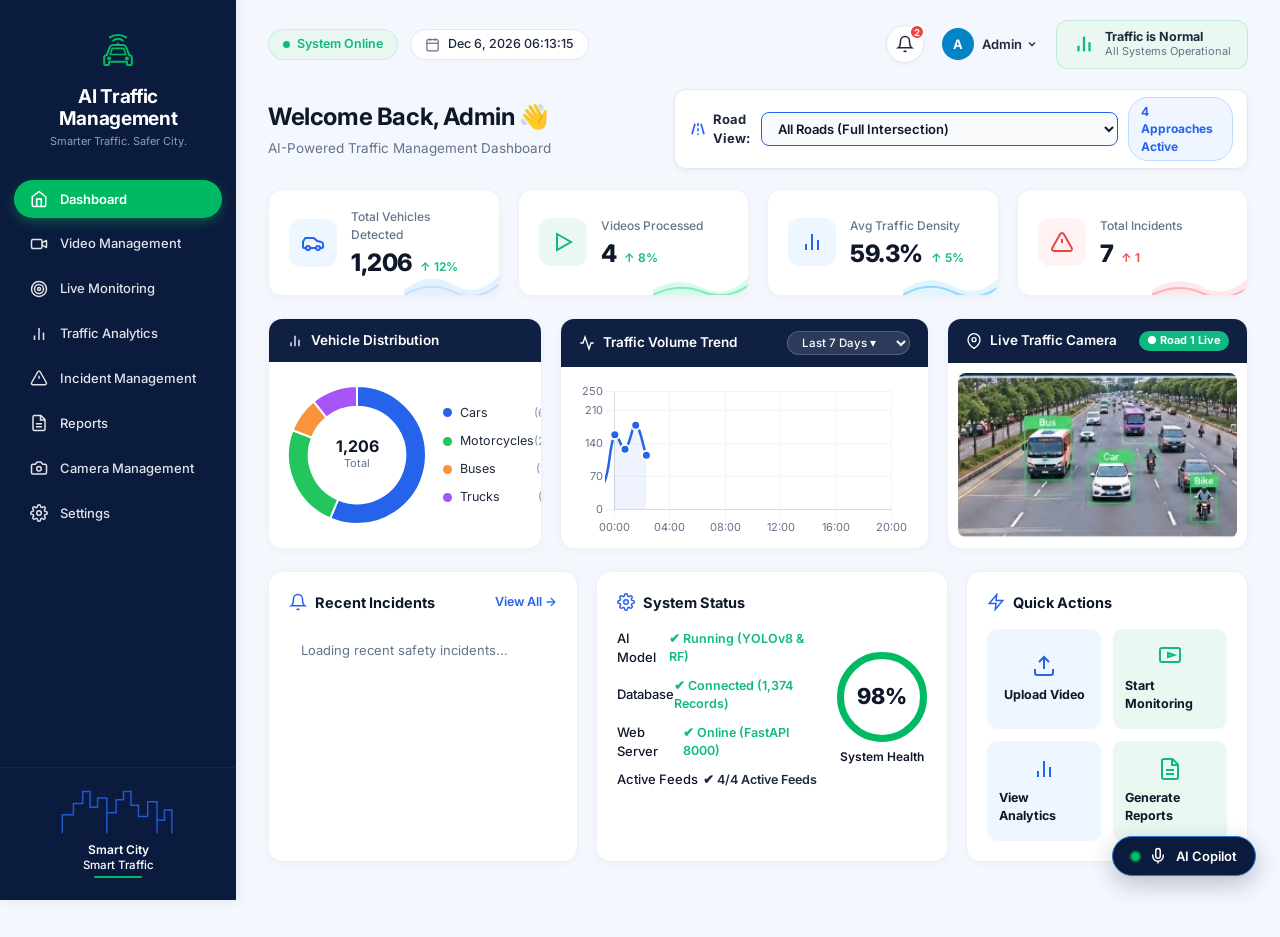
==== frontend/index.html @ a2776ebe "added" ====
<!DOCTYPE html>
<html lang="en">
<head>
  <meta charset="UTF-8">
  <meta name="viewport" content="width=device-width, initial-scale=1.0">
  <title>AI Traffic Management Dashboard</title>
    <link rel="stylesheet" href="./css/style.css?v=2.2">
  <link rel="stylesheet" href="/frontend/css/style.css?v=2.2">
  <link rel="stylesheet" href="/css/style.css?v=2.2">
  <style>
    /* Inline fail-safe icon dimensions */
    svg { max-width: 100%; box-sizing: border-box; }
    .sidebar-car-icon svg { width: 52px !important; height: 52px !important; }
    .sidebar-skyline-svg { width: 130px !important; height: 48px !important; }
    .nav-link svg { width: 18px !important; height: 18px !important; min-width: 18px; }
    .datetime-pill svg { width: 15px !important; height: 15px !important; min-width: 15px; }
    .header-bell-btn svg { width: 18px !important; height: 18px !important; }
    .traffic-status-box svg { width: 22px !important; height: 22px !important; }
  </style>
  <script src="/frontend/assets/chart.umd.min.js"></script>
</head>
<body>
  <div class="app-layout">
    <!-- SIDEBAR (Dark Navy, Green Active Pill, Skyline Illustration) -->
    <aside class="app-sidebar">
      <div class="sidebar-header">
        <div class="sidebar-car-icon">
          <!-- Stylized Green Car with Signal Waves -->
          <svg width="52" height="52" viewBox="0 0 64 64" fill="none" xmlns="http://www.w3.org/2000/svg">
            <!-- Signal arches -->
            <path d="M22 14C27 10 37 10 42 14" stroke="#00BA63" stroke-width="2.5" stroke-linecap="round"/>
            <path d="M26 18C29 15 35 15 38 18" stroke="#00BA63" stroke-width="2.5" stroke-linecap="round"/>
            <circle cx="32" cy="22" r="1.5" fill="#00BA63"/>
            <!-- Car body -->
            <path d="M18 36L22 26C22.6 24.5 24.1 23.5 25.8 23.5H38.2C39.9 23.5 41.4 24.5 42 26L46 36C47.7 36 49 37.3 49 39V46C49 47.1 48.1 48 47 48H45C43.9 48 43 47.1 43 46V44H21V46C21 47.1 20.1 48 19 48H17C15.9 48 15 47.1 15 46V39C15 37.3 16.3 36 18 36Z" stroke="#00BA63" stroke-width="2.5" stroke-linejoin="round"/>
            <!-- Windshield -->
            <path d="M22.5 35L25 27.5H39L41.5 35H22.5Z" stroke="#00BA63" stroke-width="2" stroke-linejoin="round"/>
            <!-- Headlights -->
            <circle cx="21" cy="40" r="2.5" fill="#00BA63"/>
            <circle cx="43" cy="40" r="2.5" fill="#00BA63"/>
          </svg>
        </div>
        <div class="sidebar-brand-title">AI Traffic</div>
        <div class="sidebar-brand-title">Management</div>
        <div class="sidebar-brand-subtitle">Smarter Traffic. Safer City.</div>
      </div>

      <!-- Navigation Items (Exact 8 items in Screenshot Order) -->
      <nav class="sidebar-nav">
        <!-- 1. Dashboard (Active Green Pill) -->
        <a href="/frontend/index.html" class="nav-link active">
          <svg width="18" height="18" viewBox="0 0 24 24" fill="none" stroke="currentColor"><path d="m3 9 9-7 9 7v11a2 2 0 0 1-2 2H5a2 2 0 0 1-2-2z"/><polyline points="9 22 9 12 15 12 15 22"/></svg>
          Dashboard
        </a>
        <!-- 2. Video Management -->
        <a href="/frontend/pages/video-management.html" class="nav-link">
          <svg width="18" height="18" viewBox="0 0 24 24" fill="none" stroke="currentColor"><path d="m16 13 5.223 3.482a.5.5 0 0 0 .777-.416V7.87a.5.5 0 0 0-.752-.432L16 10.5"/><rect x="2" y="6" width="14" height="12" rx="2"/></svg>
          Video Management
        </a>
        <!-- 3. Live Monitoring -->
        <a href="/frontend/pages/live-monitoring.html" class="nav-link">
          <svg width="18" height="18" viewBox="0 0 24 24" fill="none" stroke="currentColor"><circle cx="12" cy="12" r="10"/><circle cx="12" cy="12" r="6"/><circle cx="12" cy="12" r="2"/></svg>
          Live Monitoring
        </a>
        <!-- 4. Traffic Analytics -->
        <a href="/frontend/pages/traffic-analytics.html" class="nav-link">
          <svg width="18" height="18" viewBox="0 0 24 24" fill="none" stroke="currentColor"><path d="M18 20V10"/><path d="M12 20V4"/><path d="M6 20v-6"/></svg>
          Traffic Analytics
        </a>
        <!-- 5. Incident Management -->
        <a href="/frontend/pages/incident-management.html" class="nav-link">
          <svg width="18" height="18" viewBox="0 0 24 24" fill="none" stroke="currentColor"><path d="m21.73 18-8-14a2 2 0 0 0-3.48 0l-8 14A2 2 0 0 0 4 21h16a2 2 0 0 0 1.73-3Z"/><line x1="12" x2="12" y1="9" y2="13"/><line x1="12" x2="12.01" y1="17" y2="17"/></svg>
          Incident Management
        </a>
        <!-- 6. Reports -->
        <a href="/frontend/pages/reports.html" class="nav-link">
          <svg width="18" height="18" viewBox="0 0 24 24" fill="none" stroke="currentColor"><path d="M14.5 2H6a2 2 0 0 0-2 2v16a2 2 0 0 0 2 2h12a2 2 0 0 0 2-2V7.5L14.5 2z"/><polyline points="14 2 14 8 20 8"/><line x1="16" x2="8" y1="13" y2="13"/><line x1="16" x2="8" y1="17" y2="17"/></svg>
          Reports
        </a>
        <!-- 7. Camera Management -->
        <a href="/frontend/pages/camera-management.html" class="nav-link">
          <svg width="18" height="18" viewBox="0 0 24 24" fill="none" stroke="currentColor"><path d="M14.5 4h-5L7 7H4a2 2 0 0 0-2 2v9a2 2 0 0 0 2 2h16a2 2 0 0 0 2-2V9a2 2 0 0 0-2-2h-3l-2.5-3z"/><circle cx="12" cy="13" r="3"/></svg>
          Camera Management
        </a>
        <!-- 8. Settings -->
        <a href="/frontend/pages/settings.html" class="nav-link">
          <svg width="18" height="18" viewBox="0 0 24 24" fill="none" stroke="currentColor"><circle cx="12" cy="12" r="3"/><path d="M19.4 15a1.65 1.65 0 0 0 .33 1.82l.06.06a2 2 0 0 1 0 2.83 2 2 0 0 1-2.83 0l-.06-.06a1.65 1.65 0 0 0-1.82-.33 1.65 1.65 0 0 0-1 1.51V21a2 2 0 0 1-2 2 2 2 0 0 1-2-2v-.09A1.65 1.65 0 0 0 9 19.4a1.65 1.65 0 0 0-1.82.33l-.06.06a2 2 0 0 1-2.83 0 2 2 0 0 1 0-2.83l.06-.06a1.65 1.65 0 0 0 .33-1.82 1.65 1.65 0 0 0-1.51-1H3a2 2 0 0 1-2-2 2 2 0 0 1 2-2h.09A1.65 1.65 0 0 0 4.6 9a1.65 1.65 0 0 0-.33-1.82l-.06-.06a2 2 0 0 1 0-2.83 2 2 0 0 1 2.83 0l.06.06a1.65 1.65 0 0 0 1.82.33H9a1.65 1.65 0 0 0 1-1.51V3a2 2 0 0 1 2-2 2 2 0 0 1 2 2v.09a1.65 1.65 0 0 0 1 1.51 1.65 1.65 0 0 0 1.82-.33l.06-.06a2 2 0 0 1 2.83 0 2 2 0 0 1 0 2.83l-.06.06a1.65 1.65 0 0 0-.33 1.82V9a1.65 1.65 0 0 0 1.51 1H21a2 2 0 0 1 2 2 2 2 0 0 1-2 2h-.09a1.65 1.65 0 0 0-1.51 1z"/></svg>
          Settings
        </a>
      </nav>

      <!-- Bottom Skyline Illustration & Smart City -->
      <div class="sidebar-footer">
        <svg class="sidebar-skyline-svg" width="130" height="48" viewBox="0 0 140 50">
          <path d="M10 50 V30 H22 V18 H32 V5 H40 V22 H48 V12 H58 V50 M58 50 V28 H68 V14 H76 V5 H84 V20 H92 V32 H102 V16 H112 V50 M112 50 V36 H120 V25 H128 V50" stroke="#2563EB" stroke-width="1.6" fill="none"/>
        </svg>
        <div class="sidebar-city-text">Smart City</div>
        <div class="sidebar-city-subtext">Smart Traffic</div>
      </div>
    </aside>

    <!-- MAIN APP AREA -->
    <div class="app-main">
      <!-- TOP NAVIGATION BAR -->
      <header class="top-header">
        <div class="header-left">
          <button id="sidebar-toggle" class="mobile-toggle" aria-label="Toggle Navigation">
            <svg width="22" height="22" viewBox="0 0 24 24" fill="none" stroke="currentColor" stroke-width="2"><line x1="4" x2="20" y1="12" y2="12"/><line x1="4" x2="20" y1="6" y2="6"/><line x1="4" x2="20" y1="18" y2="18"/></svg>
          </button>
          
          <!-- System Online Pill -->
          <div class="system-online-pill">
            <span class="status-dot-green"></span>
            System Online
          </div>

          <!-- Calendar & Clock Pill -->
          <div class="datetime-pill">
            <svg width="15" height="15" viewBox="0 0 24 24" fill="none" stroke="currentColor" stroke-width="2"><rect x="3" y="4" width="18" height="18" rx="2" ry="2"/><line x1="16" y1="2" x2="16" y2="6"/><line x1="8" y1="2" x2="8" y2="6"/><line x1="3" y1="10" x2="21" y2="10"/></svg>
            <span id="header-datetime-text">Apr 14, 2025  15:30:45</span>
          </div>
        </div>

        <div class="header-right">
          <!-- Notification Bell -->
          <button class="header-bell-btn" aria-label="Notifications" onclick="showToast('2 active traffic safety alerts recorded.');">
            <svg width="18" height="18" viewBox="0 0 24 24" fill="none" stroke="currentColor" stroke-width="2"><path d="M18 8A6 6 0 0 0 6 8c0 7-3 9-3 9h18s-3-2-3-9"/><path d="M13.73 21a2 2 0 0 1-3.46 0"/></svg>
            <span class="bell-badge-count">2</span>
          </button>

          <!-- Admin Profile Pill -->
          <div class="header-admin-pill" onclick="window.location.href='/frontend/pages/settings.html';">
            <div class="admin-avatar-circle">A</div>
            <div class="admin-name-text">
              Admin
              <svg width="12" height="12" viewBox="0 0 24 24" fill="none" stroke="currentColor" stroke-width="2.5"><polyline points="6 9 12 15 18 9"/></svg>
            </div>
          </div>

          <!-- Traffic Status Box (Top Right Green Box) -->
          <div class="traffic-status-box">
            <svg width="22" height="22" viewBox="0 0 24 24" fill="none" stroke="currentColor" stroke-width="2.5"><path d="M18 20V10"/><path d="M12 20V4"/><path d="M6 20v-6"/></svg>
            <div class="traffic-status-text">
              <span class="traffic-status-title">Traffic is Normal</span>
              <span class="traffic-status-subtitle">All Systems Operational</span>
            </div>
          </div>
        </div>
      </header>

      <!-- PAGE CONTENT -->
      <main class="page-container" style="padding-bottom: 75px;">
        <!-- WELCOME HEADER WITH ROAD-WISE FILTER BAR -->
        <div class="welcome-header" style="display: flex; align-items: center; justify-content: space-between; flex-wrap: wrap; gap: 16px;">
          <div>
            <h1 class="welcome-title">Welcome Back, Admin 👋</h1>
            <p class="welcome-subtitle">AI-Powered Traffic Management Dashboard</p>
          </div>

          <!-- Road-Oriented Approach Selector -->
          <div class="road-selector-card" style="display: flex; align-items: center; gap: 10px; background: #FFFFFF; padding: 7px 14px; border-radius: 12px; border: 1.5px solid #E2E8F0; box-shadow: 0 2px 6px rgba(15, 23, 42, 0.05);">
            <div style="display: flex; align-items: center; gap: 6px; font-size: 13px; font-weight: 700; color: #1E293B;">
              <svg width="18" height="18" viewBox="0 0 24 24" fill="none" stroke="#2563EB" stroke-width="2.2"><path d="M4 19L8 5"/><path d="M16 5l4 14"/><path d="M12 4v4"/><path d="M12 11v4"/><path d="M12 18v2"/></svg>
              <span>Road View:</span>
            </div>
            <select id="dashboard-road-filter" class="form-select" style="min-width: 250px; font-weight: 600; font-size: 13px; color: #0F172A; border: 1.5px solid #2563EB; background: #F8FAFC; border-radius: 8px; padding: 7px 12px; cursor: pointer; outline: none;">
              <option value="all" selected>All Roads (Full Intersection)</option>
              <option value="1">Road 1: North Approach (Nort NH4)</option>
              <option value="2">Road 2: South Approach (South NH4)</option>
              <option value="3">Road 3: East Approach (East NH4)</option>
              <option value="4">Road 4: West Approach (Wast NH4)</option>
            </select>
            <span id="selected-road-badge" style="font-size: 12px; font-weight: 700; background: #EFF6FF; color: #2563EB; padding: 5px 12px; border-radius: 20px; border: 1px solid #BFDBFE;">4 Approaches Active</span>
          </div>
        </div>

        <!-- ROW 2: FOUR KPI CARDS (With subtle wave in the corner) -->
        <div class="kpi-row">
          <!-- Card 1: Total Vehicles Detected -->
          <div class="kpi-box">
            <div class="kpi-left">
              <div class="kpi-icon-square blue">
                <svg viewBox="0 0 24 24" fill="none" stroke="currentColor" stroke-width="2"><path d="M19 17h2c.6 0 1-.4 1-1v-3c0-.9-.7-1.7-1.5-1.9C18.7 10.6 16 10 16 10s-1.3-1.4-2.2-2.3c-.5-.4-1.1-.7-1.8-.7H5c-.6 0-1.1.4-1.4.9l-1.5 2.8C2.1 10.7 2 11 2 11.4V16c0 .6.4 1 1 1h2"/><circle cx="7" cy="17" r="2"/><path d="M9 17h6"/><circle cx="17" cy="17" r="2"/></svg>
              </div>
              <div class="kpi-details">
                <span class="kpi-label">Total Vehicles Detected</span>
                <div class="kpi-value-row">
                  <span id="kpi-val-vehicles" class="kpi-value">12,458</span>
                  <span class="kpi-trend green">↑ 12%</span>
                </div>
              </div>
            </div>
            <!-- Decorative Blue Wave -->
            <svg class="kpi-corner-wave" width="100" height="50" viewBox="0 0 100 50" fill="none">
              <path d="M0 40 Q25 20, 50 35 T100 20 L100 50 L0 50 Z" fill="#E0EFFF"/>
              <path d="M0 45 Q25 30, 50 42 T100 30" stroke="#BFDBFE" stroke-width="2"/>
            </svg>
          </div>

          <!-- Card 2: Videos Processed -->
          <div class="kpi-box">
            <div class="kpi-left">
              <div class="kpi-icon-square green">
                <svg viewBox="0 0 24 24" fill="none" stroke="currentColor" stroke-width="2"><polygon points="6 4 20 12 6 20 6 4"/></svg>
              </div>
              <div class="kpi-details">
                <span class="kpi-label">Videos Processed</span>
                <div class="kpi-value-row">
                  <span id="kpi-val-videos" class="kpi-value">48</span>
                  <span class="kpi-trend green">↑ 8%</span>
                </div>
              </div>
            </div>
            <!-- Decorative Green Wave -->
            <svg class="kpi-corner-wave" width="100" height="50" viewBox="0 0 100 50" fill="none">
              <path d="M0 40 Q25 25, 50 38 T100 22 L100 50 L0 50 Z" fill="#D1FAE5"/>
              <path d="M0 45 Q25 32, 50 42 T100 32" stroke="#6EE7B7" stroke-width="2"/>
            </svg>
          </div>

          <!-- Card 3: Avg Traffic Density -->
          <div class="kpi-box">
            <div class="kpi-left">
              <div class="kpi-icon-square blue">
                <svg viewBox="0 0 24 24" fill="none" stroke="currentColor" stroke-width="2"><path d="M18 20V10"/><path d="M12 20V4"/><path d="M6 20v-6"/></svg>
              </div>
              <div class="kpi-details">
                <span class="kpi-label">Avg Traffic Density</span>
                <div class="kpi-value-row">
                  <span id="kpi-val-density" class="kpi-value">67%</span>
                  <span class="kpi-trend green">↑ 5%</span>
                </div>
              </div>
            </div>
            <!-- Decorative Blue Wave -->
            <svg class="kpi-corner-wave" width="100" height="50" viewBox="0 0 100 50" fill="none">
              <path d="M0 40 Q25 22, 50 36 T100 24 L100 50 L0 50 Z" fill="#E0F2FE"/>
              <path d="M0 45 Q25 30, 50 42 T100 34" stroke="#7DD3FC" stroke-width="2"/>
            </svg>
          </div>

          <!-- Card 4: Total Incidents -->
          <div class="kpi-box">
            <div class="kpi-left">
              <div class="kpi-icon-square red">
                <svg viewBox="0 0 24 24" fill="none" stroke="currentColor" stroke-width="2"><path d="m21.73 18-8-14a2 2 0 0 0-3.48 0l-8 14A2 2 0 0 0 4 21h16a2 2 0 0 0 1.73-3Z"/><line x1="12" x2="12" y1="9" y2="13"/><line x1="12" x2="12.01" y1="17" y2="17"/></svg>
              </div>
              <div class="kpi-details">
                <span class="kpi-label">Total Incidents</span>
                <div class="kpi-value-row">
                  <span id="kpi-val-incidents" class="kpi-value">7</span>
                  <span class="kpi-trend red">↑ 1</span>
                </div>
              </div>
            </div>
            <!-- Decorative Red Wave -->
            <svg class="kpi-corner-wave" width="100" height="50" viewBox="0 0 100 50" fill="none">
              <path d="M0 40 Q25 24, 50 37 T100 25 L100 50 L0 50 Z" fill="#FFE4E6"/>
              <path d="M0 45 Q25 32, 50 43 T100 35" stroke="#FDA4AF" stroke-width="2"/>
            </svg>
          </div>
        </div>

        <!-- ROW 3: THREE PANELS (Navy Headers) -->
        <div class="row-three-grid">
          <!-- Panel 1: Vehicle Distribution -->
          <div class="navy-card">
            <div class="navy-card-header">
              <div class="navy-header-title">
                <svg viewBox="0 0 24 24" fill="none" stroke="currentColor" stroke-width="2"><path d="M18 20V10"/><path d="M12 20V4"/><path d="M6 20v-6"/></svg>
                Vehicle Distribution
              </div>
            </div>
            <div class="navy-card-body">
              <div class="distribution-container">
                <!-- Donut Chart with Center Text -->
                <div class="donut-wrapper">
                  <canvas id="categoryDistributionChart"></canvas>
                  <div class="donut-center-text">
                    <div id="donut-center-total" class="donut-center-number">1,374</div>
                    <div class="donut-center-label">Total</div>
                  </div>
                </div>

                <!-- Legend List with colored dots and exact percentages -->
                <div class="distribution-legend">
                  <div class="dist-legend-row">
                    <div class="dist-legend-label">
                      <span class="dist-dot blue"></span>
                      <span>Cars</span>
                    </div>
                    <div style="display:flex; align-items:center; gap:6px;">
                      <span id="dist-cnt-cars" style="font-size:11.5px; color:#94A3B8; font-weight:500;">(428)</span>
                      <span id="dist-pct-cars" class="dist-pct">55.1%</span>
                    </div>
                  </div>
                  <div class="dist-legend-row">
                    <div class="dist-legend-label">
                      <span class="dist-dot green"></span>
                      <span>Motorcycles</span>
                    </div>
                    <div style="display:flex; align-items:center; gap:6px;">
                      <span id="dist-cnt-motos" style="font-size:11.5px; color:#94A3B8; font-weight:500;">(156)</span>
                      <span id="dist-pct-motos" class="dist-pct">20.1%</span>
                    </div>
                  </div>
                  <div class="dist-legend-row">
                    <div class="dist-legend-label">
                      <span class="dist-dot orange"></span>
                      <span>Buses</span>
                    </div>
                    <div style="display:flex; align-items:center; gap:6px;">
                      <span id="dist-cnt-buses" style="font-size:11.5px; color:#94A3B8; font-weight:500;">(85)</span>
                      <span id="dist-pct-buses" class="dist-pct">10.9%</span>
                    </div>
                  </div>
                  <div class="dist-legend-row">
                    <div class="dist-legend-label">
                      <span class="dist-dot purple"></span>
                      <span>Trucks</span>
                    </div>
                    <div style="display:flex; align-items:center; gap:6px;">
                      <span id="dist-cnt-trucks" style="font-size:11.5px; color:#94A3B8; font-weight:500;">(108)</span>
                      <span id="dist-pct-trucks" class="dist-pct">13.9%</span>
                    </div>
                  </div>
                </div>
              </div>
            </div>
          </div>

          <!-- Panel 2: Traffic Volume Trend -->
          <div class="navy-card">
            <div class="navy-card-header">
              <div class="navy-header-title">
                <svg viewBox="0 0 24 24" fill="none" stroke="currentColor" stroke-width="2"><polyline points="22 12 18 12 15 21 9 3 6 12 2 12"/></svg>
                Traffic Volume Trend
              </div>
              <select id="volume-range-select" class="volume-filter-pill">
                <option value="7">Last 7 Days ▾</option>
                <option value="30">Last 30 Days ▾</option>
              </select>
            </div>
            <div class="navy-card-body" style="padding: 14px 18px 10px 18px;">
              <div style="height: 155px; width: 100%;">
                <canvas id="trafficVolumeTrendChart"></canvas>
              </div>
            </div>
          </div>

          <!-- Panel 3: Live Traffic Camera -->
          <div class="navy-card">
            <div class="navy-card-header">
              <div class="navy-header-title">
                <svg viewBox="0 0 24 24" fill="none" stroke="currentColor" stroke-width="2"><path d="M21 10c0 7-9 13-9 13s-9-6-9-13a9 9 0 0 1 18 0z"/><circle cx="12" cy="10" r="3"/></svg>
                <span id="dashboard-live-cam-title">Live Traffic Camera</span>
              </div>
              <span id="dashboard-live-cam-badge" class="camera-live-pill">● Road 1 Live</span>
            </div>
            <div class="navy-card-body" style="padding: 10px;">
              <div class="camera-preview-img-box">
                <!-- Authentic Live Traffic View with YOLO Bounding Boxes from Master Ref -->
                <img id="dashboard-live-cam" src="/api/cameras/1/stream" class="camera-preview-img" alt="Live Camera Traffic AI Detections" onerror="this.onerror=null; this.src='/frontend/assets/live_camera_feed.jpg';">
              </div>
            </div>
          </div>
        </div>

        <!-- ROW 4: THREE PANELS (Recent Incidents, System Status, Quick Actions) -->
        <div class="row-four-grid">
          <!-- Panel 1: Recent Incidents -->
          <div class="white-panel-card">
            <div class="panel-header-row">
              <div class="panel-title">
                <svg viewBox="0 0 24 24" fill="none" stroke="currentColor" stroke-width="2"><path d="M18 8A6 6 0 0 0 6 8c0 7-3 9-3 9h18s-3-2-3-9"/><path d="M13.73 21a2 2 0 0 1-3.46 0"/></svg>
                Recent Incidents
              </div>
              <a href="/frontend/pages/incident-management.html" style="font-size: 12.5px; font-weight: 600; color: #2563EB;">View All →</a>
            </div>
            <div id="dashboard-incidents-list" class="incident-list">
              <!-- Dynamically populated from /api/dashboard/charts -->
              <div class="incident-row" style="padding: 12px; color: #64748B; font-size: 13px; text-align: center;">
                Loading recent safety incidents...
              </div>
            </div>
          </div>

          <!-- Panel 2: System Status -->
          <div class="white-panel-card">
            <div class="panel-header-row">
              <div class="panel-title">
                <svg viewBox="0 0 24 24" fill="none" stroke="currentColor" stroke-width="2"><circle cx="12" cy="12" r="3"/><path d="M19.4 15a1.65 1.65 0 0 0 .33 1.82l.06.06a2 2 0 0 1 0 2.83 2 2 0 0 1-2.83 0l-.06-.06a1.65 1.65 0 0 0-1.82-.33 1.65 1.65 0 0 0-1 1.51V21a2 2 0 0 1-2 2 2 2 0 0 1-2-2v-.09A1.65 1.65 0 0 0 9 19.4a1.65 1.65 0 0 0-1.82.33l-.06.06a2 2 0 0 1-2.83 0 2 2 0 0 1 0-2.83l.06-.06a1.65 1.65 0 0 0 .33-1.82 1.65 1.65 0 0 0-1.51-1H3a2 2 0 0 1-2-2 2 2 0 0 1 2-2h.09A1.65 1.65 0 0 0 4.6 9a1.65 1.65 0 0 0-.33-1.82l-.06-.06a2 2 0 0 1 0-2.83 2 2 0 0 1 2.83 0l.06.06a1.65 1.65 0 0 0 1.82.33H9a1.65 1.65 0 0 0 1-1.51V3a2 2 0 0 1 2-2 2 2 0 0 1 2 2v.09a1.65 1.65 0 0 0 1 1.51 1.65 1.65 0 0 0 1.82-.33l.06-.06a2 2 0 0 1 2.83 0 2 2 0 0 1 0 2.83l-.06.06a1.65 1.65 0 0 0-.33 1.82V9a1.65 1.65 0 0 0 1.51 1H21a2 2 0 0 1 2 2 2 2 0 0 1-2 2h-.09a1.65 1.65 0 0 0-1.51 1z"/></svg>
                System Status
              </div>
            </div>
            <div class="status-two-col">
              <div class="status-checks-list">
                <div class="status-check-row">
                  <span class="status-check-label">AI Model</span>
                  <span id="status-ai-model" class="status-check-badge green">✔ Running (YOLOv8 & RF)</span>
                </div>
                <div class="status-check-row">
                  <span class="status-check-label">Database</span>
                  <span id="status-database" class="status-check-badge green">✔ Connected (1,374 Records)</span>
                </div>
                <div class="status-check-row">
                  <span class="status-check-label">Web Server</span>
                  <span id="status-web-server" class="status-check-badge green">✔ Online (FastAPI 8000)</span>
                </div>
                <div class="status-check-row">
                  <span class="status-check-label">Active Feeds</span>
                  <span id="status-queue" class="status-check-badge navy">✔ 4/4 Active Feeds</span>
                </div>
              </div>
              <!-- 98% Gauge -->
              <div class="health-gauge-box">
                <div id="system-health-gauge" class="gauge-circle">98%</div>
                <span class="health-gauge-label">System Health</span>
              </div>
            </div>
          </div>

          <!-- Panel 3: Quick Actions -->
          <div class="white-panel-card">
            <div class="panel-header-row">
              <div class="panel-title">
                <svg viewBox="0 0 24 24" fill="none" stroke="currentColor" stroke-width="2"><polygon points="13 2 3 14 12 14 11 22 21 10 12 10 13 2"/></svg>
                Quick Actions
              </div>
            </div>
            <div class="quick-actions-2x2">
              <!-- Action 1: Upload Video -->
              <a href="/frontend/pages/video-management.html" class="action-tile blue">
                <svg viewBox="0 0 24 24" fill="none" stroke="currentColor" stroke-width="2"><path d="M21 15v4a2 2 0 0 1-2 2H5a2 2 0 0 1-2-2v-4"/><polyline points="17 8 12 3 7 8"/><line x1="12" x2="12" y1="3" y2="15"/></svg>
                <span class="action-tile-text">Upload Video</span>
              </a>
              <!-- Action 2: Start Monitoring -->
              <a href="/frontend/pages/live-monitoring.html" class="action-tile green">
                <svg viewBox="0 0 24 24" fill="none" stroke="currentColor" stroke-width="2"><rect x="2" y="3" width="20" height="14" rx="2"/><polygon points="10 8 16 10 10 12 10 8"/></svg>
                <span class="action-tile-text">Start Monitoring</span>
              </a>
              <!-- Action 3: View Analytics -->
              <a href="/frontend/pages/traffic-analytics.html" class="action-tile blue">
                <svg viewBox="0 0 24 24" fill="none" stroke="currentColor" stroke-width="2"><path d="M18 20V10"/><path d="M12 20V4"/><path d="M6 20v-6"/></svg>
                <span class="action-tile-text">View Analytics</span>
              </a>
              <!-- Action 4: Generate Reports -->
              <a href="/frontend/pages/reports.html" class="action-tile green">
                <svg viewBox="0 0 24 24" fill="none" stroke="currentColor" stroke-width="2"><path d="M14.5 2H6a2 2 0 0 0-2 2v16a2 2 0 0 0 2 2h12a2 2 0 0 0 2-2V7.5L14.5 2z"/><polyline points="14 2 14 8 20 8"/><line x1="16" x2="8" y1="13" y2="13"/><line x1="16" x2="8" y1="17" y2="17"/></svg>
                <span class="action-tile-text">Generate Reports</span>
              </a>
            </div>
          </div>
        </div>
      </main>
    </div>
  </div>

  <script src="/frontend/js/api.js?v=7.4"></script>
  <script src="/frontend/js/app.js?v=7.4"></script>
  <script src="/frontend/js/dashboard.js?v=7.4"></script>
</body>
</html>
---- frontend/css/style.css ----
/* ==========================================================================
   AI-BASED TRAFFIC MANAGEMENT SYSTEM - EXACT MASTER DESIGN MATCH
   Reference: media_1793975951620_22e00fcf.jpg
   ========================================================================== */

@import url('https://fonts.googleapis.com/css2?family=Inter:wght@400;500;600;700&display=swap');

:root {
  /* Exact Colors from Master Reference */
  --sidebar-bg: #0B1B3D;
  --sidebar-active-green: #00BA63;
  --sidebar-text: #FFFFFF;
  --sidebar-text-muted: #8E9DB8;
  
  --panel-header-navy: #0F2042;
  --bg-page: #F4F7FD;
  --card-bg: #FFFFFF;
  --border-color: #E2E8F0;
  
  --text-dark: #1E293B;
  --text-muted: #64748B;
  --text-light: #94A3B8;

  --accent-blue: #2563EB;
  --accent-green: #10B981;
  --accent-orange: #F97316;
  --accent-purple: #A855F7;
  --accent-red: #EF4444;

  --font-family: 'Inter', -apple-system, BlinkMacSystemFont, "Segoe UI", Roboto, sans-serif;
  --sidebar-width: 236px;
  --radius-card: 14px;
}

*, *::before, *::after {
  box-sizing: border-box;
  margin: 0;
  padding: 0;
}

body {
  font-family: var(--font-family);
  background-color: #F4F7FD !important;
  color: var(--text-dark);
  font-size: 13.5px;
  line-height: 1.45;
  -webkit-font-smoothing: antialiased;
  min-height: 100vh;
}

/* Global SVG constraints to guarantee icons never blow up under any circumstances */
svg {
  box-sizing: border-box;
  flex-shrink: 0;
}

.sidebar-car-icon svg {
  width: 52px !important;
  height: 52px !important;
  max-width: 52px;
  max-height: 52px;
  display: block;
}

.sidebar-skyline-svg {
  width: 130px !important;
  height: 48px !important;
  max-width: 130px;
  max-height: 48px;
  display: block;
  stroke: #2563EB;
  stroke-opacity: 0.85;
  fill: none;
  stroke-width: 1.5;
  margin-bottom: 8px;
}

.nav-link svg {
  width: 18px !important;
  height: 18px !important;
  min-width: 18px;
  min-height: 18px;
  max-width: 18px;
  max-height: 18px;
  stroke: currentColor;
  stroke-width: 2;
  flex-shrink: 0;
  display: inline-block;
  vertical-align: middle;
}

.datetime-pill svg {
  width: 15px !important;
  height: 15px !important;
  min-width: 15px;
  min-height: 15px;
  max-width: 15px;
  max-height: 15px;
  color: var(--text-muted);
  display: inline-block;
  vertical-align: middle;
}

.header-bell-btn svg {
  width: 18px !important;
  height: 18px !important;
  display: inline-block;
  vertical-align: middle;
}

.traffic-status-box svg {
  width: 22px !important;
  height: 22px !important;
  display: inline-block;
  vertical-align: middle;
}

a {
  color: inherit;
  text-decoration: none;
}

button, input, select, textarea {
  font-family: inherit;
  font-size: inherit;
}

/* Layout */
.app-layout {
  display: flex;
  min-height: 100vh;
  width: 100vw;
}

/* ==========================================================================
   SIDEBAR (Dark Navy with Green Active Pill & Skyline)
   ========================================================================== */

.app-sidebar {
  width: var(--sidebar-width);
  height: 100vh;
  position: fixed;
  top: 0;
  left: 0;
  background-color: var(--sidebar-bg);
  color: #FFFFFF;
  display: flex;
  flex-direction: column;
  z-index: 1000;
  box-shadow: 2px 0 12px rgba(0, 0, 0, 0.08);
  transition: transform 0.25s ease;
}

/* Logo & Title */
.sidebar-header {
  padding: 26px 20px 20px 20px;
  display: flex;
  flex-direction: column;
  align-items: center;
  text-align: center;
}

.sidebar-car-icon {
  width: 52px;
  height: 52px;
  display: flex;
  align-items: center;
  justify-content: center;
  margin-bottom: 8px;
}

.sidebar-brand-title {
  font-size: 19px;
  font-weight: 700;
  color: #FFFFFF;
  line-height: 1.15;
  letter-spacing: -0.3px;
}

.sidebar-brand-subtitle {
  font-size: 11px;
  color: var(--sidebar-text-muted);
  font-weight: 400;
  margin-top: 4px;
}

/* Navigation List */
.sidebar-nav {
  flex: 1;
  padding: 10px 14px;
  display: flex;
  flex-direction: column;
  gap: 6px;
  overflow-y: auto;
}

.nav-link {
  display: flex;
  align-items: center;
  gap: 12px;
  padding: 10px 16px;
  border-radius: 24px; /* Rounded pill shape like screenshot */
  color: rgba(255, 255, 255, 0.88);
  font-size: 13px;
  font-weight: 500;
  transition: all 0.15s ease;
}

.nav-link:hover {
  color: #FFFFFF;
  background-color: rgba(255, 255, 255, 0.06);
}

.nav-link.active {
  background-color: var(--sidebar-active-green);
  color: #FFFFFF;
  font-weight: 600;
  box-shadow: 0 4px 12px rgba(0, 186, 99, 0.35);
}

.nav-link svg {
  width: 17px;
  height: 17px;
  stroke: currentColor;
  stroke-width: 2;
  flex-shrink: 0;
}

/* Sidebar Footer (Skyline Graphic & Smart City) */
.sidebar-footer {
  padding: 18px 20px 22px 20px;
  display: flex;
  flex-direction: column;
  align-items: center;
  text-align: center;
  border-top: 1px solid rgba(255, 255, 255, 0.05);
}

.sidebar-skyline-svg {
  width: 130px;
  height: 48px;
  stroke: #2563EB;
  stroke-opacity: 0.85;
  fill: none;
  stroke-width: 1.5;
  margin-bottom: 8px;
}

.sidebar-city-text {
  font-size: 12px;
  font-weight: 600;
  color: #FFFFFF;
  line-height: 1.25;
}

.sidebar-city-subtext {
  font-size: 11.5px;
  font-weight: 500;
  color: #FFFFFF;
  position: relative;
  display: inline-block;
  padding-bottom: 4px;
}

.sidebar-city-subtext::after {
  content: '';
  position: absolute;
  bottom: 0;
  left: 50%;
  transform: translateX(-50%);
  width: 48px;
  height: 2.5px;
  background-color: var(--sidebar-active-green);
  border-radius: 2px;
}

/* ==========================================================================
   MAIN CONTENT & TOP NAVIGATION
   ========================================================================== */

.app-main {
  margin-left: var(--sidebar-width);
  flex: 1;
  min-width: 0;
  display: flex;
  flex-direction: column;
  min-height: 100vh;
}

/* Seamless Top Bar */
.top-header {
  padding: 20px 32px 10px 32px;
  display: flex;
  align-items: center;
  justify-content: space-between;
}

.header-left {
  display: flex;
  align-items: center;
  gap: 12px;
}

.mobile-toggle {
  display: none;
  background: none;
  border: none;
  cursor: pointer;
  color: var(--text-dark);
}

/* Pill 1: System Online */
.system-online-pill {
  display: inline-flex;
  align-items: center;
  gap: 7px;
  padding: 5px 14px;
  background-color: #E8F8F0;
  color: #10B981;
  border-radius: 20px;
  font-size: 12.5px;
  font-weight: 600;
  border: 1px solid rgba(16, 185, 129, 0.15);
}

.status-dot-green {
  width: 7px;
  height: 7px;
  background-color: #10B981;
  border-radius: 50%;
}

/* Pill 2: Calendar Date & Time */
.datetime-pill {
  display: inline-flex;
  align-items: center;
  gap: 8px;
  padding: 5px 14px;
  background-color: #FFFFFF;
  color: var(--text-dark);
  border: 1px solid #E2E8F0;
  border-radius: 20px;
  font-size: 12.5px;
  font-weight: 500;
  box-shadow: 0 1px 3px rgba(0, 0, 0, 0.02);
}

.datetime-pill svg {
  width: 14px;
  height: 14px;
  color: var(--text-muted);
}

.header-right {
  display: flex;
  align-items: center;
  gap: 16px;
}

/* Bell Notification Button */
.header-bell-btn {
  position: relative;
  width: 38px;
  height: 38px;
  border-radius: 50%;
  background-color: #FFFFFF;
  border: 1px solid #E2E8F0;
  display: flex;
  align-items: center;
  justify-content: center;
  cursor: pointer;
  color: var(--text-dark);
  box-shadow: 0 2px 6px rgba(0, 0, 0, 0.03);
  transition: all 0.15s ease;
}

.header-bell-btn:hover {
  background-color: #F8FAFC;
}

.header-bell-btn svg {
  width: 17px;
  height: 17px;
}

.bell-badge-count {
  position: absolute;
  top: -2px;
  right: -2px;
  width: 16px;
  height: 16px;
  background-color: #EF4444;
  color: #FFFFFF;
  border-radius: 50%;
  font-size: 9.5px;
  font-weight: 700;
  display: flex;
  align-items: center;
  justify-content: center;
  border: 2px solid #FFFFFF;
}

/* Admin Profile Dropdown Pill */
.header-admin-pill {
  display: flex;
  align-items: center;
  gap: 8px;
  cursor: pointer;
  padding: 2px;
  border-radius: 20px;
}

.admin-avatar-circle {
  width: 32px;
  height: 32px;
  border-radius: 50%;
  background-color: #0284C7;
  color: #FFFFFF;
  display: flex;
  align-items: center;
  justify-content: center;
  font-weight: 700;
  font-size: 13px;
}

.admin-name-text {
  font-size: 13px;
  font-weight: 600;
  color: var(--text-dark);
  display: flex;
  align-items: center;
  gap: 4px;
}

/* Traffic Status Box (Top Right Green Card) */
.traffic-status-box {
  display: flex;
  align-items: center;
  gap: 10px;
  background-color: #EAF8F1;
  border: 1px solid rgba(16, 185, 129, 0.2);
  border-radius: 12px;
  padding: 8px 16px;
}

.traffic-status-box svg {
  width: 22px;
  height: 22px;
  color: #10B981;
  flex-shrink: 0;
}

.traffic-status-text {
  display: flex;
  flex-direction: column;
}

.traffic-status-title {
  font-size: 12.5px;
  font-weight: 700;
  color: var(--text-dark);
  line-height: 1.2;
}

.traffic-status-subtitle {
  font-size: 11px;
  color: var(--text-muted);
}

/* ==========================================================================
   PAGE CONTAINER & TYPOGRAPHY
   ========================================================================== */

.page-container {
  padding: 10px 32px 32px 32px;
  flex: 1;
}

.welcome-header {
  margin-bottom: 20px;
}

.welcome-title {
  font-size: 24px;
  font-weight: 700;
  color: #0F172A;
  letter-spacing: -0.4px;
  display: flex;
  align-items: center;
  gap: 8px;
  margin-bottom: 4px;
}

.welcome-subtitle {
  font-size: 13.5px;
  color: var(--text-muted);
}

/* ==========================================================================
   ROW 2: FOUR KPI CARDS (With subtle wave gradient in corner)
   ========================================================================== */

.kpi-row {
  display: grid;
  grid-template-columns: repeat(4, 1fr);
  gap: 18px;
  margin-bottom: 22px;
}

.kpi-box {
  background-color: #FFFFFF;
  border-radius: var(--radius-card);
  padding: 18px 20px;
  box-shadow: 0 2px 10px rgba(15, 32, 66, 0.03);
  border: 1px solid #EDF2F7;
  display: flex;
  align-items: center;
  justify-content: space-between;
  position: relative;
  overflow: hidden;
}

.kpi-left {
  display: flex;
  align-items: center;
  gap: 14px;
  z-index: 1;
}

.kpi-icon-square {
  width: 48px;
  height: 48px;
  border-radius: 12px;
  display: flex;
  align-items: center;
  justify-content: center;
  flex-shrink: 0;
}

.kpi-icon-square.blue {
  background-color: #EEF6FF;
  color: #2563EB;
}

.kpi-icon-square.green {
  background-color: #EAF8F1;
  color: #10B981;
}

.kpi-icon-square.red {
  background-color: #FEF2F2;
  color: #EF4444;
}

.kpi-icon-square svg {
  width: 24px;
  height: 24px;
}

.kpi-details {
  display: flex;
  flex-direction: column;
}

.kpi-label {
  font-size: 12.5px;
  color: var(--text-muted);
  font-weight: 500;
  margin-bottom: 4px;
}

.kpi-value-row {
  display: flex;
  align-items: baseline;
  gap: 8px;
}

.kpi-value {
  font-size: 24px;
  font-weight: 700;
  color: #0F172A;
  line-height: 1;
}

.kpi-trend {
  font-size: 12px;
  font-weight: 600;
}

.kpi-trend.green {
  color: #10B981;
}

.kpi-trend.red {
  color: #EF4444;
}

/* Decorative SVG waves in the corner of KPI cards */
.kpi-corner-wave {
  position: absolute;
  right: -5px;
  bottom: -5px;
  width: 100px;
  height: 50px;
  pointer-events: none;
  opacity: 0.85;
}

/* ==========================================================================
   ROW 3: THREE PANELS (Navy Headers)
   ========================================================================== */

.row-three-grid {
  display: grid;
  grid-template-columns: 1fr 1.35fr 1.1fr;
  gap: 18px;
  margin-bottom: 22px;
}

.navy-card {
  background-color: #FFFFFF;
  border-radius: var(--radius-card);
  box-shadow: 0 2px 10px rgba(15, 32, 66, 0.03);
  border: 1px solid #EDF2F7;
  overflow: hidden;
  display: flex;
  flex-direction: column;
}

.navy-card-header {
  background-color: var(--panel-header-navy);
  color: #FFFFFF;
  padding: 12px 18px;
  display: flex;
  align-items: center;
  justify-content: space-between;
}

.navy-header-title {
  font-size: 13.5px;
  font-weight: 600;
  display: flex;
  align-items: center;
  gap: 8px;
  color: #FFFFFF;
}

.navy-header-title svg {
  width: 16px;
  height: 16px;
}

.navy-card-body {
  padding: 18px;
  flex: 1;
  display: flex;
  flex-direction: column;
  justify-content: center;
}

/* Vehicle Distribution Donut & Legend */
.distribution-container {
  display: flex;
  align-items: center;
  justify-content: space-between;
  gap: 16px;
}

.donut-wrapper {
  position: relative;
  width: 140px;
  height: 140px;
}

.donut-center-text {
  position: absolute;
  top: 50%;
  left: 50%;
  transform: translate(-50%, -50%);
  text-align: center;
  pointer-events: none;
}

.donut-center-number {
  font-size: 16px;
  font-weight: 700;
  color: #0F172A;
  line-height: 1.1;
}

.donut-center-label {
  font-size: 11px;
  color: var(--text-muted);
}

.distribution-legend {
  flex: 1;
  display: flex;
  flex-direction: column;
  gap: 10px;
}

.dist-legend-row {
  display: flex;
  align-items: center;
  justify-content: space-between;
  font-size: 12.5px;
}

.dist-legend-label {
  display: flex;
  align-items: center;
  gap: 8px;
  color: var(--text-dark);
}

.dist-dot {
  width: 9px;
  height: 9px;
  border-radius: 50%;
}

.dist-dot.blue { background-color: #2563EB; }
.dist-dot.green { background-color: #22C55E; }
.dist-dot.orange { background-color: #FB923C; }
.dist-dot.purple { background-color: #A855F7; }

.dist-pct {
  font-weight: 700;
  color: #0F172A;
}

/* Volume Trend Dropdown */
.volume-filter-pill {
  background-color: rgba(255, 255, 255, 0.12);
  color: #FFFFFF;
  border: 1px solid rgba(255, 255, 255, 0.2);
  border-radius: 14px;
  padding: 3px 10px;
  font-size: 11.5px;
  font-weight: 500;
  cursor: pointer;
  outline: none;
}

.volume-filter-pill option {
  background-color: var(--panel-header-navy);
  color: #FFFFFF;
}

/* Camera Live Header Badge */
.camera-live-pill {
  display: inline-flex;
  align-items: center;
  gap: 5px;
  background-color: #10B981;
  color: #FFFFFF;
  border-radius: 12px;
  padding: 2px 8px;
  font-size: 11px;
  font-weight: 700;
}

.camera-preview-img-box {
  width: 100%;
  height: 165px;
  border-radius: 8px;
  overflow: hidden;
  background-color: #000;
  position: relative;
}

.camera-preview-img {
  width: 100%;
  height: 100%;
  object-fit: cover;
}

/* ==========================================================================
   ROW 4: THREE PANELS
   ========================================================================== */

.row-four-grid {
  display: grid;
  grid-template-columns: 1.1fr 1.25fr 1fr;
  gap: 18px;
}

.white-panel-card {
  background-color: #FFFFFF;
  border-radius: var(--radius-card);
  padding: 20px;
  box-shadow: 0 2px 10px rgba(15, 32, 66, 0.03);
  border: 1px solid #EDF2F7;
  display: flex;
  flex-direction: column;
}

.panel-header-row {
  display: flex;
  align-items: center;
  justify-content: space-between;
  margin-bottom: 16px;
}

.panel-title {
  font-size: 14.5px;
  font-weight: 700;
  color: #0F172A;
  display: flex;
  align-items: center;
  gap: 8px;
}

.panel-title svg {
  width: 18px;
  height: 18px;
  color: var(--accent-blue);
}

/* Recent Incidents List */
.incident-list {
  display: flex;
  flex-direction: column;
  gap: 14px;
}

.incident-row {
  display: flex;
  align-items: center;
  justify-content: space-between;
  padding-bottom: 10px;
  border-bottom: 1px solid #F1F5F9;
}

.incident-row:last-child {
  border-bottom: none;
  padding-bottom: 0;
}

.incident-left-meta {
  display: flex;
  align-items: center;
  gap: 12px;
}

.incident-warning-icon {
  width: 22px;
  height: 22px;
}

.incident-warning-icon.red { color: #EF4444; }
.incident-warning-icon.orange { color: #F59E0B; }

.incident-text-block h4 {
  font-size: 13px;
  font-weight: 700;
  color: #0F172A;
  margin-bottom: 2px;
}

.incident-text-block p {
  font-size: 11.5px;
  color: var(--text-muted);
}

.incident-right-meta {
  display: flex;
  align-items: center;
  gap: 10px;
}

.incident-time {
  font-size: 12px;
  color: var(--text-muted);
}

.severity-pill {
  padding: 3px 8px;
  border-radius: 10px;
  font-size: 11px;
  font-weight: 700;
}

.severity-pill.critical {
  background-color: #FEE2E2;
  color: #DC2626;
  border: 1px solid #FCA5A5;
}

.severity-pill.low {
  background-color: #DBEAFE;
  color: #2563EB;
}

.severity-pill.high {
  background-color: #FEE2E2;
  color: #EF4444;
}

.severity-pill.medium {
  background-color: #FEF3C7;
  color: #D97706;
}

/* System Status Two-Column Body */
.status-two-col {
  display: flex;
  align-items: center;
  justify-content: space-between;
  gap: 20px;
}

.status-checks-list {
  flex: 1;
  display: flex;
  flex-direction: column;
  gap: 10px;
}

.status-check-row {
  display: flex;
  align-items: center;
  justify-content: space-between;
  font-size: 13px;
}

.status-check-label {
  color: #0F172A;
  font-weight: 500;
}

.status-check-badge {
  display: flex;
  align-items: center;
  gap: 6px;
  font-weight: 600;
  font-size: 12.5px;
}

.status-check-badge.green {
  color: #10B981;
}

.status-check-badge.navy {
  color: #1E293B;
}

/* 98% Gauge Widget */
.health-gauge-box {
  display: flex;
  flex-direction: column;
  align-items: center;
  justify-content: center;
}

.gauge-circle {
  width: 90px;
  height: 90px;
  border-radius: 50%;
  border: 7px solid #00BA63;
  display: flex;
  align-items: center;
  justify-content: center;
  font-size: 22px;
  font-weight: 800;
  color: #0F172A;
  margin-bottom: 6px;
}

.health-gauge-label {
  font-size: 12px;
  font-weight: 600;
  color: #0F172A;
}

/* Quick Actions 2x2 Grid */
.quick-actions-2x2 {
  display: grid;
  grid-template-columns: 1fr 1fr;
  gap: 12px;
}

.action-tile {
  border-radius: 10px;
  padding: 16px 12px;
  display: flex;
  flex-direction: column;
  align-items: center;
  justify-content: center;
  gap: 8px;
  cursor: pointer;
  transition: all 0.15s ease;
  text-decoration: none;
}

.action-tile.blue {
  background-color: #EEF6FF;
}

.action-tile.blue:hover {
  background-color: #E0EFFF;
  transform: translateY(-2px);
}

.action-tile.blue svg {
  color: #2563EB;
  width: 24px;
  height: 24px;
}

.action-tile.green {
  background-color: #EAF8F1;
}

.action-tile.green:hover {
  background-color: #D6F4E4;
  transform: translateY(-2px);
}

.action-tile.green svg {
  color: #10B981;
  width: 24px;
  height: 24px;
}

.action-tile-text {
  font-size: 12.5px;
  font-weight: 700;
  color: #0F172A;
}

/* ==========================================================================
   ENTERPRISE COMPONENTS (USED ACROSS ALL 8 PAGES)
   ========================================================================== */

/* Page Header */
.page-header-row {
  display: flex;
  align-items: center;
  justify-content: space-between;
  margin-bottom: 24px;
  gap: 16px;
  flex-wrap: wrap;
}

.page-title-block h2 {
  font-size: 20px;
  font-weight: 700;
  color: #0F172A;
  letter-spacing: -0.3px;
}

.page-title-block p {
  font-size: 13px;
  color: #64748B;
  margin-top: 3px;
}

.page-actions-group {
  display: flex;
  align-items: center;
  gap: 10px;
  flex-wrap: wrap;
}

/* Buttons */
.btn {
  display: inline-flex;
  align-items: center;
  justify-content: center;
  gap: 8px;
  padding: 9px 18px;
  border-radius: 8px;
  font-size: 13px;
  font-weight: 600;
  border: 1px solid transparent;
  cursor: pointer;
  transition: all 0.15s ease;
  text-decoration: none;
  line-height: 1.2;
}

.btn svg {
  width: 15px;
  height: 15px;
  flex-shrink: 0;
}

.btn-primary {
  background-color: #2878D0;
  color: #FFFFFF;
}

.btn-primary:hover {
  background-color: #1675D1;
  box-shadow: 0 4px 12px rgba(40, 120, 208, 0.25);
}

.btn-success {
  background-color: #00BA63;
  color: #FFFFFF;
}

.btn-success:hover {
  background-color: #009E54;
  box-shadow: 0 4px 12px rgba(0, 186, 99, 0.25);
}

.btn-danger {
  background-color: #EF4444;
  color: #FFFFFF;
}

.btn-danger:hover {
  background-color: #DC2626;
  box-shadow: 0 4px 12px rgba(239, 68, 68, 0.25);
}

.btn-outline {
  background-color: #FFFFFF;
  border-color: #CBD5E1;
  color: #1E293B;
}

.btn-outline:hover {
  background-color: #F8FAFC;
  border-color: #94A3B8;
}

.btn-sm {
  padding: 6px 12px;
  font-size: 12px;
  border-radius: 6px;
}

.btn:disabled {
  opacity: 0.6;
  cursor: not-allowed;
  box-shadow: none;
}

/* Cards & Panels */
.card {
  background-color: #FFFFFF;
  border-radius: 12px;
  border: 1px solid #EDF2F7;
  box-shadow: 0 2px 10px rgba(15, 32, 66, 0.03);
  margin-bottom: 24px;
  overflow: hidden;
}

.card-header {
  padding: 16px 20px;
  display: flex;
  align-items: center;
  justify-content: space-between;
  border-bottom: 1px solid #F1F5F9;
  background-color: #FFFFFF;
}

.card-title {
  font-size: 15px;
  font-weight: 700;
  color: #0F172A;
  display: flex;
  align-items: center;
  gap: 8px;
}

.card-title svg {
  width: 17px;
  height: 17px;
  color: #2878D0;
}

.card-body {
  padding: 20px;
}

/* Tables */
.table-responsive {
  width: 100%;
  overflow-x: auto;
}

.enterprise-table {
  width: 100%;
  border-collapse: collapse;
  text-align: left;
  font-size: 13px;
}

.enterprise-table th {
  background-color: #F8FAFC;
  color: #475569;
  font-size: 11.5px;
  font-weight: 600;
  text-transform: uppercase;
  letter-spacing: 0.5px;
  padding: 12px 18px;
  border-bottom: 1px solid #E2E8F0;
}

.enterprise-table td {
  padding: 14px 18px;
  border-bottom: 1px solid #F1F5F9;
  color: #1E293B;
  vertical-align: middle;
}

.enterprise-table tbody tr:hover {
  background-color: #F8FAFC;
}

.enterprise-table tbody tr:last-child td {
  border-bottom: none;
}

/* Badges & Pills */
.badge {
  display: inline-flex;
  align-items: center;
  gap: 5px;
  padding: 3px 10px;
  border-radius: 12px;
  font-size: 11.5px;
  font-weight: 600;
}

.badge-success, .badge-online, .badge-active {
  background-color: #E8F8F0;
  color: #10B981;
  border: 1px solid rgba(16, 185, 129, 0.2);
}

.badge-danger, .badge-offline, .badge-high {
  background-color: #FEE2E2;
  color: #EF4444;
  border: 1px solid rgba(239, 68, 68, 0.2);
}

.badge-warning, .badge-medium {
  background-color: #FEF3C7;
  color: #D97706;
  border: 1px solid rgba(245, 158, 11, 0.2);
}

.badge-info, .badge-blue {
  background-color: #EEF6FF;
  color: #2563EB;
  border: 1px solid rgba(37, 99, 235, 0.2);
}

.badge-gray {
  background-color: #F1F5F9;
  color: #64748B;
  border: 1px solid #E2E8F0;
}

/* KPI Grids for Inner Pages */
.kpi-grid {
  display: grid;
  grid-template-columns: repeat(auto-fit, minmax(220px, 1fr));
  gap: 18px;
  margin-bottom: 24px;
}

.kpi-card {
  background-color: #FFFFFF;
  border-radius: 12px;
  padding: 18px 20px;
  border: 1px solid #EDF2F7;
  box-shadow: 0 2px 10px rgba(15, 32, 66, 0.03);
  display: flex;
  align-items: center;
  justify-content: space-between;
}

.kpi-info {
  display: flex;
  flex-direction: column;
}

.kpi-label {
  font-size: 12px;
  color: #64748B;
  font-weight: 500;
}

.kpi-value {
  font-size: 24px;
  font-weight: 800;
  color: #0F172A;
  margin: 4px 0 2px 0;
  letter-spacing: -0.5px;
}

.kpi-subtext {
  font-size: 11.5px;
  color: #94A3B8;
}

.kpi-icon-box {
  width: 44px;
  height: 44px;
  border-radius: 10px;
  display: flex;
  align-items: center;
  justify-content: center;
}

.kpi-icon-box svg {
  width: 22px;
  height: 22px;
}

.kpi-icon-box.blue {
  background-color: #EEF6FF;
  color: #2878D0;
}

.kpi-icon-box.green {
  background-color: #E8F8F0;
  color: #00BA63;
}

.kpi-icon-box.red {
  background-color: #FEE2E2;
  color: #EF4444;
}

.kpi-icon-box.orange {
  background-color: #FEF3C7;
  color: #F59E0B;
}

/* Form Controls */
.form-group {
  margin-bottom: 18px;
}

.form-label {
  display: block;
  font-size: 12.5px;
  font-weight: 600;
  color: #334155;
  margin-bottom: 6px;
}

.form-control, .form-select {
  width: 100%;
  padding: 9px 12px;
  border: 1px solid #CBD5E1;
  border-radius: 8px;
  font-size: 13px;
  color: #0F172A;
  background-color: #FFFFFF;
  transition: all 0.15s ease;
  outline: none;
}

.form-control:focus, .form-select:focus {
  border-color: #2878D0;
  box-shadow: 0 0 0 3px rgba(40, 120, 208, 0.12);
}

.form-row {
  display: grid;
  grid-template-columns: repeat(auto-fit, minmax(220px, 1fr));
  gap: 16px;
}

/* Modals */
.modal-backdrop {
  position: fixed;
  inset: 0;
  background-color: rgba(15, 23, 42, 0.5);
  display: none;
  align-items: center;
  justify-content: center;
  z-index: 2500;
  backdrop-filter: blur(2px);
}

.modal-backdrop.show, .modal-backdrop.open {
  display: flex;
}

.modal-content {
  background-color: #FFFFFF;
  border-radius: 14px;
  width: 90%;
  max-width: 580px;
  box-shadow: 0 20px 25px -5px rgba(0, 0, 0, 0.15);
  overflow: hidden;
  animation: modalPop 0.2s ease-out;
}

@keyframes modalPop {
  from { transform: scale(0.96); opacity: 0; }
  to { transform: scale(1); opacity: 1; }
}

.modal-header {
  padding: 16px 20px;
  display: flex;
  align-items: center;
  justify-content: space-between;
  border-bottom: 1px solid #F1F5F9;
}

.modal-header h3 {
  font-size: 16px;
  font-weight: 700;
  color: #0F172A;
}

.modal-close-btn {
  background: none;
  border: none;
  font-size: 18px;
  color: #64748B;
  cursor: pointer;
  padding: 4px;
  line-height: 1;
}

.modal-close-btn:hover {
  color: #0F172A;
}

.modal-body {
  padding: 20px;
}

.modal-footer {
  padding: 14px 20px;
  display: flex;
  align-items: center;
  justify-content: flex-end;
  gap: 10px;
  border-top: 1px solid #F1F5F9;
  background-color: #FAFBFD;
}

/* Toast */
.toast-container {
  position: fixed;
  bottom: 24px;
  right: 24px;
  z-index: 3000;
  display: flex;
  flex-direction: column;
  gap: 10px;
}

.toast {
  background-color: #FFFFFF;
  border-left: 4px solid #00BA63;
  box-shadow: 0 10px 25px rgba(0, 0, 0, 0.08);
  border-radius: 8px;
  padding: 12px 18px;
  display: flex;
  align-items: center;
  gap: 10px;
  font-size: 13px;
  font-weight: 500;
  color: #0F172A;
}

.toast-error {
  border-left-color: #EF4444;
}

.toast-info {
  border-left-color: #2878D0;
}

/* Responsive Overrides */
@media (max-width: 1200px) {
  .kpi-row { grid-template-columns: repeat(2, 1fr); }
  .row-three-grid { grid-template-columns: 1fr; }
  .row-four-grid { grid-template-columns: 1fr; }
}

@media (max-width: 900px) {
  .app-sidebar { transform: translateX(-100%); }
  .app-sidebar.open { transform: translateX(0); }
  .app-main { margin-left: 0; }
  .mobile-toggle { display: block; }
  .page-container { padding: 16px; }
  .traffic-status-box { display: none; }
}

/* Reports Page Styles */
.reports-cards-grid {
  display: grid;
  grid-template-columns: repeat(auto-fit, minmax(320px, 1fr));
  gap: 20px;
  margin-bottom: 24px;
}

.report-card {
  background-color: #FFFFFF;
  border-radius: 12px;
  border: 1px solid #EDF2F7;
  padding: 22px;
  box-shadow: 0 2px 10px rgba(15, 32, 66, 0.03);
  display: flex;
  flex-direction: column;
  justify-content: space-between;
  transition: all 0.2s ease;
}

.report-card:hover {
  border-color: #CBD5E1;
  box-shadow: 0 4px 14px rgba(15, 32, 66, 0.06);
}

.report-top {
  display: flex;
  gap: 16px;
  align-items: flex-start;
}

.report-icon-box {
  width: 46px;
  height: 46px;
  border-radius: 10px;
  background-color: #EEF6FF;
  color: #2878D0;
  display: flex;
  align-items: center;
  justify-content: center;
  flex-shrink: 0;
}

.report-icon-box svg {
  width: 24px;
  height: 24px;
}

.report-content h3 {
  font-size: 15px;
  font-weight: 700;
  color: #0F172A;
  margin-bottom: 4px;
}

.report-content p {
  font-size: 12.5px;
  color: #64748B;
  line-height: 1.45;
}

.report-status-bar {
  margin-top: 14px;
  display: flex;
  align-items: center;
  gap: 8px;
  font-size: 12px;
}

.report-btn-group {
  margin-top: 18px;
  padding-top: 16px;
  border-top: 1px solid #F1F5F9;
  display: flex;
  align-items: center;
  gap: 10px;
}

/* Settings Form Hints & Sliders */
.form-hint {
  display: block;
  font-size: 11.5px;
  color: #94A3B8;
  margin-top: 5px;
}

input[type="range"] {
  accent-color: #2878D0;
}


/* ==========================================================================
   AI TRAFFIC COPILOT CHATBOT WIDGET & AI PREDICTION COMPONENTS
   ========================================================================== */

.chat-toggle-pill {
  position: fixed;
  bottom: 24px;
  right: 24px;
  background: #0B1B3D;
  color: #FFFFFF;
  border: 1.5px solid #2878D0;
  border-radius: 28px;
  padding: 10px 18px;
  display: flex;
  align-items: center;
  gap: 9px;
  font-size: 13px;
  font-weight: 600;
  cursor: pointer;
  box-shadow: 0 8px 24px rgba(11, 27, 61, 0.25);
  z-index: 9999;
  transition: transform 0.2s ease, background-color 0.2s ease, box-shadow 0.2s ease;
}

.chat-toggle-pill:hover {
  transform: translateY(-2px);
  background: #122856;
  box-shadow: 0 12px 28px rgba(11, 27, 61, 0.35);
}

.chat-toggle-pill .chat-pulse-dot {
  width: 9px;
  height: 9px;
  background: #00BA63;
  border-radius: 50%;
  box-shadow: 0 0 0 2px rgba(0, 186, 99, 0.3);
  animation: pulseGreen 2s infinite;
}

@keyframes pulseGreen {
  0% { box-shadow: 0 0 0 0 rgba(0, 186, 99, 0.6); }
  70% { box-shadow: 0 0 0 8px rgba(0, 186, 99, 0); }
  100% { box-shadow: 0 0 0 0 rgba(0, 186, 99, 0); }
}

.chat-drawer {
  position: fixed;
  bottom: 80px;
  right: 24px;
  width: 390px;
  max-width: calc(100vw - 32px);
  height: 540px;
  max-height: calc(100vh - 120px);
  background: #FFFFFF;
  border-radius: 14px;
  box-shadow: 0 16px 40px rgba(11, 27, 61, 0.22);
  border: 1px solid #CBD5E1;
  display: flex;
  flex-direction: column;
  overflow: hidden;
  z-index: 10000;
  opacity: 0;
  pointer-events: none;
  transform: translateY(16px) scale(0.97);
  transition: opacity 0.22s ease, transform 0.22s ease;
}

.chat-drawer.open {
  opacity: 1;
  pointer-events: auto;
  transform: translateY(0) scale(1);
}

.chat-header {
  background: #0B1B3D;
  color: #FFFFFF;
  padding: 14px 16px;
  display: flex;
  align-items: center;
  justify-content: space-between;
  border-bottom: 1px solid rgba(255, 255, 255, 0.1);
}

.chat-header-title {
  display: flex;
  align-items: center;
  gap: 10px;
}

.chat-header-title h4 {
  font-size: 14px;
  font-weight: 700;
  margin: 0;
  color: #FFFFFF;
}

.chat-header-title p {
  font-size: 11px;
  color: #94A3B8;
  margin: 0;
}

.chat-close-btn {
  background: transparent;
  border: none;
  color: #94A3B8;
  cursor: pointer;
  padding: 4px;
  display: flex;
  align-items: center;
  justify-content: center;
  border-radius: 6px;
  transition: color 0.15s ease, background-color 0.15s ease;
}

.chat-close-btn:hover {
  color: #FFFFFF;
  background: rgba(255, 255, 255, 0.1);
}

.chat-suggestions {
  background: #F8FAFC;
  padding: 10px 14px;
  display: flex;
  gap: 6px;
  overflow-x: auto;
  border-bottom: 1px solid #E2E8F0;
  white-space: nowrap;
}

.chat-suggestions::-webkit-scrollbar {
  height: 4px;
}
.chat-suggestions::-webkit-scrollbar-thumb {
  background: #CBD5E1;
  border-radius: 4px;
}

.suggestion-chip {
  background: #FFFFFF;
  border: 1px solid #CBD5E1;
  color: #1E293B;
  font-size: 11.5px;
  font-weight: 500;
  padding: 4px 10px;
  border-radius: 14px;
  cursor: pointer;
  transition: all 0.15s ease;
  flex-shrink: 0;
}

.suggestion-chip:hover {
  background: #EEF6FF;
  border-color: #2878D0;
  color: #2878D0;
}

.chat-messages {
  flex: 1;
  background: #F8FAFC;
  padding: 14px;
  overflow-y: auto;
  display: flex;
  flex-direction: column;
  gap: 12px;
}

.chat-message-row {
  display: flex;
  gap: 8px;
  align-items: flex-start;
}

.chat-message-row.user {
  flex-direction: row-reverse;
}

.chat-avatar {
  width: 28px;
  height: 28px;
  border-radius: 50%;
  display: flex;
  align-items: center;
  justify-content: center;
  font-size: 12px;
  font-weight: 700;
  flex-shrink: 0;
}

.chat-avatar.bot {
  background: #0B1B3D;
  color: #00BA63;
  border: 1px solid #2878D0;
}

.chat-avatar.user {
  background: #2878D0;
  color: #FFFFFF;
}

.chat-bubble {
  max-width: 80%;
  padding: 10px 13px;
  border-radius: 10px;
  font-size: 12.5px;
  line-height: 1.45;
  box-shadow: 0 1px 3px rgba(0, 0, 0, 0.05);
}

.chat-bubble.bot {
  background: #FFFFFF;
  color: #1E293B;
  border: 1px solid #E2E8F0;
  border-top-left-radius: 2px;
}

.chat-bubble.user {
  background: #2878D0;
  color: #FFFFFF;
  border-top-right-radius: 2px;
}

.chat-bubble p {
  margin-bottom: 6px;
}
.chat-bubble p:last-child {
  margin-bottom: 0;
}
.chat-bubble strong {
  font-weight: 700;
}
.chat-bubble ul {
  padding-left: 16px;
  margin: 6px 0;
}
.chat-bubble li {
  margin-bottom: 3px;
}

.chat-input-bar {
  background: #FFFFFF;
  border-top: 1px solid #E2E8F0;
  padding: 10px 12px;
  display: flex;
  align-items: center;
  gap: 8px;
}

.chat-input-field {
  flex: 1;
  border: 1px solid #CBD5E1;
  border-radius: 8px;
  padding: 9px 12px;
  font-size: 13px;
  outline: none;
  font-family: inherit;
  transition: border-color 0.15s ease;
}

.chat-input-field:focus {
  border-color: #2878D0;
  box-shadow: 0 0 0 3px rgba(40, 120, 208, 0.12);
}

.chat-send-btn {
  background: #2878D0;
  color: #FFFFFF;
  border: none;
  border-radius: 8px;
  width: 36px;
  height: 36px;
  display: flex;
  align-items: center;
  justify-content: center;
  cursor: pointer;
  transition: background-color 0.15s ease, transform 0.1s ease;
  flex-shrink: 0;
}

.chat-send-btn:hover {
  background: #1F60A8;
}

.chat-send-btn:active {
  transform: scale(0.95);
}

/* AI Forecast & Dataset Card on Analytics */
.ai-intel-banner {
  background: linear-gradient(135deg, #0B1B3D 0%, #15326A 100%);
  border-radius: 12px;
  color: #FFFFFF;
  padding: 20px 24px;
  margin-bottom: 24px;
  display: flex;
  justify-content: space-between;
  align-items: center;
  flex-wrap: wrap;
  gap: 16px;
}

.ai-intel-meta {
  display: flex;
  gap: 24px;
  align-items: center;
  flex-wrap: wrap;
}

.ai-metric-item {
  display: flex;
  flex-direction: column;
}

.ai-metric-item .val {
  font-size: 20px;
  font-weight: 700;
  color: #FFFFFF;
}

.ai-metric-item .lbl {
  font-size: 11.5px;
  color: #94A3B8;
  text-transform: uppercase;
  letter-spacing: 0.5px;
}


/* ==========================================================================
   DATABASE ADMIN PANEL (DAP) STYLING
   ========================================================================== */

.dap-split-container {
  display: grid;
  grid-template-columns: 280px 1fr;
  gap: 20px;
  align-items: start;
}

@media (max-width: 1024px) {
  .dap-split-container {
    grid-template-columns: 1fr;
  }
}

.dap-sidebar-card {
  background: #FFFFFF;
  border: 1px solid var(--border-color);
  border-radius: var(--radius-card);
  overflow: hidden;
  box-shadow: 0 1px 3px rgba(0, 0, 0, 0.04);
}

.dap-table-item {
  display: flex;
  align-items: center;
  justify-content: space-between;
  padding: 10px 16px;
  border-bottom: 1px solid #F1F5F9;
  cursor: pointer;
  transition: all 0.15s ease;
  font-size: 13px;
  color: #1E293B;
}

.dap-table-item:hover {
  background: #F8FAFC;
  color: var(--accent-blue);
}

.dap-table-item.active {
  background: #EEF6FF;
  color: #2878D0;
  font-weight: 600;
  border-left: 3px solid #2878D0;
}

.dap-count-badge {
  background: #E2E8F0;
  color: #475569;
  font-size: 11px;
  font-weight: 700;
  padding: 2px 7px;
  border-radius: 12px;
}

.dap-table-item.active .dap-count-badge {
  background: #2878D0;
  color: #FFFFFF;
}

.dap-tabs-bar {
  display: flex;
  gap: 8px;
  border-bottom: 1px solid #E2E8F0;
  background: #FFFFFF;
  padding: 8px 16px 0;
  border-top-left-radius: var(--radius-card);
  border-top-right-radius: var(--radius-card);
}

.dap-tab-btn {
  background: transparent;
  border: none;
  border-bottom: 2px solid transparent;
  padding: 10px 14px;
  font-size: 13px;
  font-weight: 600;
  color: #64748B;
  cursor: pointer;
  display: flex;
  align-items: center;
  gap: 6px;
  transition: all 0.15s ease;
}

.dap-tab-btn:hover {
  color: #1E293B;
}

.dap-tab-btn.active {
  color: #2878D0;
  border-bottom-color: #2878D0;
}

.dap-sql-editor {
  width: 100%;
  min-height: 120px;
  font-family: "Consolas", "Courier New", monospace;
  font-size: 13px;
  padding: 12px;
  background: #0F172A;
  color: #F8FAFC;
  border-radius: 8px;
  border: 1px solid #334155;
  resize: vertical;
  line-height: 1.5;
  outline: none;
}

.dap-sql-editor:focus {
  border-color: #38BDF8;
  box-shadow: 0 0 0 2px rgba(56, 189, 248, 0.2);
}

.dap-action-btn-group {
  display: flex;
  gap: 6px;
  align-items: center;
}

.dap-btn-icon {
  background: #F8FAFC;
  border: 1px solid #E2E8F0;
  color: #475569;
  border-radius: 6px;
  width: 28px;
  height: 28px;
  display: flex;
  align-items: center;
  justify-content: center;
  cursor: pointer;
  transition: all 0.15s ease;
}

.dap-btn-icon:hover {
  background: #EEF6FF;
  border-color: #2878D0;
  color: #2878D0;
}

.dap-btn-icon.delete:hover {
  background: #FEF2F2;
  border-color: #EF4444;
  color: #EF4444;
}

/* Modal Window for DAP Insert / Edit / Details */
.dap-modal-overlay {
  position: fixed;
  inset: 0;
  background: rgba(15, 23, 42, 0.6);
  backdrop-filter: blur(2px);
  z-index: 10000;
  display: flex;
  align-items: center;
  justify-content: center;
  opacity: 0;
  pointer-events: none;
  transition: opacity 0.2s ease;
}

.dap-modal-overlay.show {
  opacity: 1;
  pointer-events: auto;
}

.dap-modal-box {
  background: #FFFFFF;
  border-radius: 12px;
  width: 580px;
  max-width: calc(100vw - 32px);
  max-height: calc(100vh - 40px);
  overflow-y: auto;
  box-shadow: 0 20px 40px rgba(0, 0, 0, 0.2);
  display: flex;
  flex-direction: column;
}

.dap-modal-header {
  padding: 16px 20px;
  border-bottom: 1px solid #E2E8F0;
  display: flex;
  justify-content: space-between;
  align-items: center;
}

.dap-modal-body {
  padding: 20px;
  flex: 1;
  display: flex;
  flex-direction: column;
  gap: 14px;
}

.dap-modal-footer {
  padding: 14px 20px;
  border-top: 1px solid #E2E8F0;
  display: flex;
  justify-content: flex-end;
  gap: 10px;
  background: #F8FAFC;
}


/* ==========================================================================
   ADMIN PROFILE DROPDOWN MENU
   ========================================================================== */

.admin-dropdown-menu {
  position: absolute;
  top: 56px;
  right: 210px;
  width: 230px;
  background: #FFFFFF;
  border: 1px solid #CBD5E1;
  border-radius: 10px;
  box-shadow: 0 10px 25px rgba(11, 27, 61, 0.15);
  display: none;
  flex-direction: column;
  overflow: hidden;
  z-index: 10000;
  animation: fadeInDown 0.15s ease;
}

@keyframes fadeInDown {
  from { opacity: 0; transform: translateY(-6px); }
  to { opacity: 1; transform: translateY(0); }
}

.admin-dropdown-menu.show {
  display: flex;
}

.admin-dropdown-header {
  padding: 12px 14px;
  background: #FAFBFD;
  border-bottom: 1px solid #F1F5F9;
  font-size: 12px;
  color: #64748B;
}

.admin-dropdown-header strong {
  display: block;
  font-size: 13px;
  color: #0F172A;
}

.admin-dropdown-item {
  display: flex;
  align-items: center;
  gap: 10px;
  padding: 10px 14px;
  font-size: 13px;
  color: #1E293B;
  text-decoration: none;
  cursor: pointer;
  transition: background-color 0.15s ease, color 0.15s ease;
}

.admin-dropdown-item:hover {
  background: #EEF6FF;
  color: #2878D0;
}

.admin-dropdown-item svg {
  width: 15px;
  height: 15px;
  color: #64748B;
  flex-shrink: 0;
}

.admin-dropdown-item:hover svg {
  color: #2878D0;
}

.admin-dropdown-divider {
  height: 1px;
  background: #F1F5F9;
  margin: 4px 0;
}
---- frontend/css/style.css ----
/* ==========================================================================
   AI-BASED TRAFFIC MANAGEMENT SYSTEM - EXACT MASTER DESIGN MATCH
   Reference: media_1793975951620_22e00fcf.jpg
   ========================================================================== */

@import url('https://fonts.googleapis.com/css2?family=Inter:wght@400;500;600;700&display=swap');

:root {
  /* Exact Colors from Master Reference */
  --sidebar-bg: #0B1B3D;
  --sidebar-active-green: #00BA63;
  --sidebar-text: #FFFFFF;
  --sidebar-text-muted: #8E9DB8;
  
  --panel-header-navy: #0F2042;
  --bg-page: #F4F7FD;
  --card-bg: #FFFFFF;
  --border-color: #E2E8F0;
  
  --text-dark: #1E293B;
  --text-muted: #64748B;
  --text-light: #94A3B8;

  --accent-blue: #2563EB;
  --accent-green: #10B981;
  --accent-orange: #F97316;
  --accent-purple: #A855F7;
  --accent-red: #EF4444;

  --font-family: 'Inter', -apple-system, BlinkMacSystemFont, "Segoe UI", Roboto, sans-serif;
  --sidebar-width: 236px;
  --radius-card: 14px;
}

*, *::before, *::after {
  box-sizing: border-box;
  margin: 0;
  padding: 0;
}

body {
  font-family: var(--font-family);
  background-color: #F4F7FD !important;
  color: var(--text-dark);
  font-size: 13.5px;
  line-height: 1.45;
  -webkit-font-smoothing: antialiased;
  min-height: 100vh;
}

/* Global SVG constraints to guarantee icons never blow up under any circumstances */
svg {
  box-sizing: border-box;
  flex-shrink: 0;
}

.sidebar-car-icon svg {
  width: 52px !important;
  height: 52px !important;
  max-width: 52px;
  max-height: 52px;
  display: block;
}

.sidebar-skyline-svg {
  width: 130px !important;
  height: 48px !important;
  max-width: 130px;
  max-height: 48px;
  display: block;
  stroke: #2563EB;
  stroke-opacity: 0.85;
  fill: none;
  stroke-width: 1.5;
  margin-bottom: 8px;
}

.nav-link svg {
  width: 18px !important;
  height: 18px !important;
  min-width: 18px;
  min-height: 18px;
  max-width: 18px;
  max-height: 18px;
  stroke: currentColor;
  stroke-width: 2;
  flex-shrink: 0;
  display: inline-block;
  vertical-align: middle;
}

.datetime-pill svg {
  width: 15px !important;
  height: 15px !important;
  min-width: 15px;
  min-height: 15px;
  max-width: 15px;
  max-height: 15px;
  color: var(--text-muted);
  display: inline-block;
  vertical-align: middle;
}

.header-bell-btn svg {
  width: 18px !important;
  height: 18px !important;
  display: inline-block;
  vertical-align: middle;
}

.traffic-status-box svg {
  width: 22px !important;
  height: 22px !important;
  display: inline-block;
  vertical-align: middle;
}

a {
  color: inherit;
  text-decoration: none;
}

button, input, select, textarea {
  font-family: inherit;
  font-size: inherit;
}

/* Layout */
.app-layout {
  display: flex;
  min-height: 100vh;
  width: 100vw;
}

/* ==========================================================================
   SIDEBAR (Dark Navy with Green Active Pill & Skyline)
   ========================================================================== */

.app-sidebar {
  width: var(--sidebar-width);
  height: 100vh;
  position: fixed;
  top: 0;
  left: 0;
  background-color: var(--sidebar-bg);
  color: #FFFFFF;
  display: flex;
  flex-direction: column;
  z-index: 1000;
  box-shadow: 2px 0 12px rgba(0, 0, 0, 0.08);
  transition: transform 0.25s ease;
}

/* Logo & Title */
.sidebar-header {
  padding: 26px 20px 20px 20px;
  display: flex;
  flex-direction: column;
  align-items: center;
  text-align: center;
}

.sidebar-car-icon {
  width: 52px;
  height: 52px;
  display: flex;
  align-items: center;
  justify-content: center;
  margin-bottom: 8px;
}

.sidebar-brand-title {
  font-size: 19px;
  font-weight: 700;
  color: #FFFFFF;
  line-height: 1.15;
  letter-spacing: -0.3px;
}

.sidebar-brand-subtitle {
  font-size: 11px;
  color: var(--sidebar-text-muted);
  font-weight: 400;
  margin-top: 4px;
}

/* Navigation List */
.sidebar-nav {
  flex: 1;
  padding: 10px 14px;
  display: flex;
  flex-direction: column;
  gap: 6px;
  overflow-y: auto;
}

.nav-link {
  display: flex;
  align-items: center;
  gap: 12px;
  padding: 10px 16px;
  border-radius: 24px; /* Rounded pill shape like screenshot */
  color: rgba(255, 255, 255, 0.88);
  font-size: 13px;
  font-weight: 500;
  transition: all 0.15s ease;
}

.nav-link:hover {
  color: #FFFFFF;
  background-color: rgba(255, 255, 255, 0.06);
}

.nav-link.active {
  background-color: var(--sidebar-active-green);
  color: #FFFFFF;
  font-weight: 600;
  box-shadow: 0 4px 12px rgba(0, 186, 99, 0.35);
}

.nav-link svg {
  width: 17px;
  height: 17px;
  stroke: currentColor;
  stroke-width: 2;
  flex-shrink: 0;
}

/* Sidebar Footer (Skyline Graphic & Smart City) */
.sidebar-footer {
  padding: 18px 20px 22px 20px;
  display: flex;
  flex-direction: column;
  align-items: center;
  text-align: center;
  border-top: 1px solid rgba(255, 255, 255, 0.05);
}

.sidebar-skyline-svg {
  width: 130px;
  height: 48px;
  stroke: #2563EB;
  stroke-opacity: 0.85;
  fill: none;
  stroke-width: 1.5;
  margin-bottom: 8px;
}

.sidebar-city-text {
  font-size: 12px;
  font-weight: 600;
  color: #FFFFFF;
  line-height: 1.25;
}

.sidebar-city-subtext {
  font-size: 11.5px;
  font-weight: 500;
  color: #FFFFFF;
  position: relative;
  display: inline-block;
  padding-bottom: 4px;
}

.sidebar-city-subtext::after {
  content: '';
  position: absolute;
  bottom: 0;
  left: 50%;
  transform: translateX(-50%);
  width: 48px;
  height: 2.5px;
  background-color: var(--sidebar-active-green);
  border-radius: 2px;
}

/* ==========================================================================
   MAIN CONTENT & TOP NAVIGATION
   ========================================================================== */

.app-main {
  margin-left: var(--sidebar-width);
  flex: 1;
  min-width: 0;
  display: flex;
  flex-direction: column;
  min-height: 100vh;
}

/* Seamless Top Bar */
.top-header {
  padding: 20px 32px 10px 32px;
  display: flex;
  align-items: center;
  justify-content: space-between;
}

.header-left {
  display: flex;
  align-items: center;
  gap: 12px;
}

.mobile-toggle {
  display: none;
  background: none;
  border: none;
  cursor: pointer;
  color: var(--text-dark);
}

/* Pill 1: System Online */
.system-online-pill {
  display: inline-flex;
  align-items: center;
  gap: 7px;
  padding: 5px 14px;
  background-color: #E8F8F0;
  color: #10B981;
  border-radius: 20px;
  font-size: 12.5px;
  font-weight: 600;
  border: 1px solid rgba(16, 185, 129, 0.15);
}

.status-dot-green {
  width: 7px;
  height: 7px;
  background-color: #10B981;
  border-radius: 50%;
}

/* Pill 2: Calendar Date & Time */
.datetime-pill {
  display: inline-flex;
  align-items: center;
  gap: 8px;
  padding: 5px 14px;
  background-color: #FFFFFF;
  color: var(--text-dark);
  border: 1px solid #E2E8F0;
  border-radius: 20px;
  font-size: 12.5px;
  font-weight: 500;
  box-shadow: 0 1px 3px rgba(0, 0, 0, 0.02);
}

.datetime-pill svg {
  width: 14px;
  height: 14px;
  color: var(--text-muted);
}

.header-right {
  display: flex;
  align-items: center;
  gap: 16px;
}

/* Bell Notification Button */
.header-bell-btn {
  position: relative;
  width: 38px;
  height: 38px;
  border-radius: 50%;
  background-color: #FFFFFF;
  border: 1px solid #E2E8F0;
  display: flex;
  align-items: center;
  justify-content: center;
  cursor: pointer;
  color: var(--text-dark);
  box-shadow: 0 2px 6px rgba(0, 0, 0, 0.03);
  transition: all 0.15s ease;
}

.header-bell-btn:hover {
  background-color: #F8FAFC;
}

.header-bell-btn svg {
  width: 17px;
  height: 17px;
}

.bell-badge-count {
  position: absolute;
  top: -2px;
  right: -2px;
  width: 16px;
  height: 16px;
  background-color: #EF4444;
  color: #FFFFFF;
  border-radius: 50%;
  font-size: 9.5px;
  font-weight: 700;
  display: flex;
  align-items: center;
  justify-content: center;
  border: 2px solid #FFFFFF;
}

/* Admin Profile Dropdown Pill */
.header-admin-pill {
  display: flex;
  align-items: center;
  gap: 8px;
  cursor: pointer;
  padding: 2px;
  border-radius: 20px;
}

.admin-avatar-circle {
  width: 32px;
  height: 32px;
  border-radius: 50%;
  background-color: #0284C7;
  color: #FFFFFF;
  display: flex;
  align-items: center;
  justify-content: center;
  font-weight: 700;
  font-size: 13px;
}

.admin-name-text {
  font-size: 13px;
  font-weight: 600;
  color: var(--text-dark);
  display: flex;
  align-items: center;
  gap: 4px;
}

/* Traffic Status Box (Top Right Green Card) */
.traffic-status-box {
  display: flex;
  align-items: center;
  gap: 10px;
  background-color: #EAF8F1;
  border: 1px solid rgba(16, 185, 129, 0.2);
  border-radius: 12px;
  padding: 8px 16px;
}

.traffic-status-box svg {
  width: 22px;
  height: 22px;
  color: #10B981;
  flex-shrink: 0;
}

.traffic-status-text {
  display: flex;
  flex-direction: column;
}

.traffic-status-title {
  font-size: 12.5px;
  font-weight: 700;
  color: var(--text-dark);
  line-height: 1.2;
}

.traffic-status-subtitle {
  font-size: 11px;
  color: var(--text-muted);
}

/* ==========================================================================
   PAGE CONTAINER & TYPOGRAPHY
   ========================================================================== */

.page-container {
  padding: 10px 32px 32px 32px;
  flex: 1;
}

.welcome-header {
  margin-bottom: 20px;
}

.welcome-title {
  font-size: 24px;
  font-weight: 700;
  color: #0F172A;
  letter-spacing: -0.4px;
  display: flex;
  align-items: center;
  gap: 8px;
  margin-bottom: 4px;
}

.welcome-subtitle {
  font-size: 13.5px;
  color: var(--text-muted);
}

/* ==========================================================================
   ROW 2: FOUR KPI CARDS (With subtle wave gradient in corner)
   ========================================================================== */

.kpi-row {
  display: grid;
  grid-template-columns: repeat(4, 1fr);
  gap: 18px;
  margin-bottom: 22px;
}

.kpi-box {
  background-color: #FFFFFF;
  border-radius: var(--radius-card);
  padding: 18px 20px;
  box-shadow: 0 2px 10px rgba(15, 32, 66, 0.03);
  border: 1px solid #EDF2F7;
  display: flex;
  align-items: center;
  justify-content: space-between;
  position: relative;
  overflow: hidden;
}

.kpi-left {
  display: flex;
  align-items: center;
  gap: 14px;
  z-index: 1;
}

.kpi-icon-square {
  width: 48px;
  height: 48px;
  border-radius: 12px;
  display: flex;
  align-items: center;
  justify-content: center;
  flex-shrink: 0;
}

.kpi-icon-square.blue {
  background-color: #EEF6FF;
  color: #2563EB;
}

.kpi-icon-square.green {
  background-color: #EAF8F1;
  color: #10B981;
}

.kpi-icon-square.red {
  background-color: #FEF2F2;
  color: #EF4444;
}

.kpi-icon-square svg {
  width: 24px;
  height: 24px;
}

.kpi-details {
  display: flex;
  flex-direction: column;
}

.kpi-label {
  font-size: 12.5px;
  color: var(--text-muted);
  font-weight: 500;
  margin-bottom: 4px;
}

.kpi-value-row {
  display: flex;
  align-items: baseline;
  gap: 8px;
}

.kpi-value {
  font-size: 24px;
  font-weight: 700;
  color: #0F172A;
  line-height: 1;
}

.kpi-trend {
  font-size: 12px;
  font-weight: 600;
}

.kpi-trend.green {
  color: #10B981;
}

.kpi-trend.red {
  color: #EF4444;
}

/* Decorative SVG waves in the corner of KPI cards */
.kpi-corner-wave {
  position: absolute;
  right: -5px;
  bottom: -5px;
  width: 100px;
  height: 50px;
  pointer-events: none;
  opacity: 0.85;
}

/* ==========================================================================
   ROW 3: THREE PANELS (Navy Headers)
   ========================================================================== */

.row-three-grid {
  display: grid;
  grid-template-columns: 1fr 1.35fr 1.1fr;
  gap: 18px;
  margin-bottom: 22px;
}

.navy-card {
  background-color: #FFFFFF;
  border-radius: var(--radius-card);
  box-shadow: 0 2px 10px rgba(15, 32, 66, 0.03);
  border: 1px solid #EDF2F7;
  overflow: hidden;
  display: flex;
  flex-direction: column;
}

.navy-card-header {
  background-color: var(--panel-header-navy);
  color: #FFFFFF;
  padding: 12px 18px;
  display: flex;
  align-items: center;
  justify-content: space-between;
}

.navy-header-title {
  font-size: 13.5px;
  font-weight: 600;
  display: flex;
  align-items: center;
  gap: 8px;
  color: #FFFFFF;
}

.navy-header-title svg {
  width: 16px;
  height: 16px;
}

.navy-card-body {
  padding: 18px;
  flex: 1;
  display: flex;
  flex-direction: column;
  justify-content: center;
}

/* Vehicle Distribution Donut & Legend */
.distribution-container {
  display: flex;
  align-items: center;
  justify-content: space-between;
  gap: 16px;
}

.donut-wrapper {
  position: relative;
  width: 140px;
  height: 140px;
}

.donut-center-text {
  position: absolute;
  top: 50%;
  left: 50%;
  transform: translate(-50%, -50%);
  text-align: center;
  pointer-events: none;
}

.donut-center-number {
  font-size: 16px;
  font-weight: 700;
  color: #0F172A;
  line-height: 1.1;
}

.donut-center-label {
  font-size: 11px;
  color: var(--text-muted);
}

.distribution-legend {
  flex: 1;
  display: flex;
  flex-direction: column;
  gap: 10px;
}

.dist-legend-row {
  display: flex;
  align-items: center;
  justify-content: space-between;
  font-size: 12.5px;
}

.dist-legend-label {
  display: flex;
  align-items: center;
  gap: 8px;
  color: var(--text-dark);
}

.dist-dot {
  width: 9px;
  height: 9px;
  border-radius: 50%;
}

.dist-dot.blue { background-color: #2563EB; }
.dist-dot.green { background-color: #22C55E; }
.dist-dot.orange { background-color: #FB923C; }
.dist-dot.purple { background-color: #A855F7; }

.dist-pct {
  font-weight: 700;
  color: #0F172A;
}

/* Volume Trend Dropdown */
.volume-filter-pill {
  background-color: rgba(255, 255, 255, 0.12);
  color: #FFFFFF;
  border: 1px solid rgba(255, 255, 255, 0.2);
  border-radius: 14px;
  padding: 3px 10px;
  font-size: 11.5px;
  font-weight: 500;
  cursor: pointer;
  outline: none;
}

.volume-filter-pill option {
  background-color: var(--panel-header-navy);
  color: #FFFFFF;
}

/* Camera Live Header Badge */
.camera-live-pill {
  display: inline-flex;
  align-items: center;
  gap: 5px;
  background-color: #10B981;
  color: #FFFFFF;
  border-radius: 12px;
  padding: 2px 8px;
  font-size: 11px;
  font-weight: 700;
}

.camera-preview-img-box {
  width: 100%;
  height: 165px;
  border-radius: 8px;
  overflow: hidden;
  background-color: #000;
  position: relative;
}

.camera-preview-img {
  width: 100%;
  height: 100%;
  object-fit: cover;
}

/* ==========================================================================
   ROW 4: THREE PANELS
   ========================================================================== */

.row-four-grid {
  display: grid;
  grid-template-columns: 1.1fr 1.25fr 1fr;
  gap: 18px;
}

.white-panel-card {
  background-color: #FFFFFF;
  border-radius: var(--radius-card);
  padding: 20px;
  box-shadow: 0 2px 10px rgba(15, 32, 66, 0.03);
  border: 1px solid #EDF2F7;
  display: flex;
  flex-direction: column;
}

.panel-header-row {
  display: flex;
  align-items: center;
  justify-content: space-between;
  margin-bottom: 16px;
}

.panel-title {
  font-size: 14.5px;
  font-weight: 700;
  color: #0F172A;
  display: flex;
  align-items: center;
  gap: 8px;
}

.panel-title svg {
  width: 18px;
  height: 18px;
  color: var(--accent-blue);
}

/* Recent Incidents List */
.incident-list {
  display: flex;
  flex-direction: column;
  gap: 14px;
}

.incident-row {
  display: flex;
  align-items: center;
  justify-content: space-between;
  padding-bottom: 10px;
  border-bottom: 1px solid #F1F5F9;
}

.incident-row:last-child {
  border-bottom: none;
  padding-bottom: 0;
}

.incident-left-meta {
  display: flex;
  align-items: center;
  gap: 12px;
}

.incident-warning-icon {
  width: 22px;
  height: 22px;
}

.incident-warning-icon.red { color: #EF4444; }
.incident-warning-icon.orange { color: #F59E0B; }

.incident-text-block h4 {
  font-size: 13px;
  font-weight: 700;
  color: #0F172A;
  margin-bottom: 2px;
}

.incident-text-block p {
  font-size: 11.5px;
  color: var(--text-muted);
}

.incident-right-meta {
  display: flex;
  align-items: center;
  gap: 10px;
}

.incident-time {
  font-size: 12px;
  color: var(--text-muted);
}

.severity-pill {
  padding: 3px 8px;
  border-radius: 10px;
  font-size: 11px;
  font-weight: 700;
}

.severity-pill.critical {
  background-color: #FEE2E2;
  color: #DC2626;
  border: 1px solid #FCA5A5;
}

.severity-pill.low {
  background-color: #DBEAFE;
  color: #2563EB;
}

.severity-pill.high {
  background-color: #FEE2E2;
  color: #EF4444;
}

.severity-pill.medium {
  background-color: #FEF3C7;
  color: #D97706;
}

/* System Status Two-Column Body */
.status-two-col {
  display: flex;
  align-items: center;
  justify-content: space-between;
  gap: 20px;
}

.status-checks-list {
  flex: 1;
  display: flex;
  flex-direction: column;
  gap: 10px;
}

.status-check-row {
  display: flex;
  align-items: center;
  justify-content: space-between;
  font-size: 13px;
}

.status-check-label {
  color: #0F172A;
  font-weight: 500;
}

.status-check-badge {
  display: flex;
  align-items: center;
  gap: 6px;
  font-weight: 600;
  font-size: 12.5px;
}

.status-check-badge.green {
  color: #10B981;
}

.status-check-badge.navy {
  color: #1E293B;
}

/* 98% Gauge Widget */
.health-gauge-box {
  display: flex;
  flex-direction: column;
  align-items: center;
  justify-content: center;
}

.gauge-circle {
  width: 90px;
  height: 90px;
  border-radius: 50%;
  border: 7px solid #00BA63;
  display: flex;
  align-items: center;
  justify-content: center;
  font-size: 22px;
  font-weight: 800;
  color: #0F172A;
  margin-bottom: 6px;
}

.health-gauge-label {
  font-size: 12px;
  font-weight: 600;
  color: #0F172A;
}

/* Quick Actions 2x2 Grid */
.quick-actions-2x2 {
  display: grid;
  grid-template-columns: 1fr 1fr;
  gap: 12px;
}

.action-tile {
  border-radius: 10px;
  padding: 16px 12px;
  display: flex;
  flex-direction: column;
  align-items: center;
  justify-content: center;
  gap: 8px;
  cursor: pointer;
  transition: all 0.15s ease;
  text-decoration: none;
}

.action-tile.blue {
  background-color: #EEF6FF;
}

.action-tile.blue:hover {
  background-color: #E0EFFF;
  transform: translateY(-2px);
}

.action-tile.blue svg {
  color: #2563EB;
  width: 24px;
  height: 24px;
}

.action-tile.green {
  background-color: #EAF8F1;
}

.action-tile.green:hover {
  background-color: #D6F4E4;
  transform: translateY(-2px);
}

.action-tile.green svg {
  color: #10B981;
  width: 24px;
  height: 24px;
}

.action-tile-text {
  font-size: 12.5px;
  font-weight: 700;
  color: #0F172A;
}

/* ==========================================================================
   ENTERPRISE COMPONENTS (USED ACROSS ALL 8 PAGES)
   ========================================================================== */

/* Page Header */
.page-header-row {
  display: flex;
  align-items: center;
  justify-content: space-between;
  margin-bottom: 24px;
  gap: 16px;
  flex-wrap: wrap;
}

.page-title-block h2 {
  font-size: 20px;
  font-weight: 700;
  color: #0F172A;
  letter-spacing: -0.3px;
}

.page-title-block p {
  font-size: 13px;
  color: #64748B;
  margin-top: 3px;
}

.page-actions-group {
  display: flex;
  align-items: center;
  gap: 10px;
  flex-wrap: wrap;
}

/* Buttons */
.btn {
  display: inline-flex;
  align-items: center;
  justify-content: center;
  gap: 8px;
  padding: 9px 18px;
  border-radius: 8px;
  font-size: 13px;
  font-weight: 600;
  border: 1px solid transparent;
  cursor: pointer;
  transition: all 0.15s ease;
  text-decoration: none;
  line-height: 1.2;
}

.btn svg {
  width: 15px;
  height: 15px;
  flex-shrink: 0;
}

.btn-primary {
  background-color: #2878D0;
  color: #FFFFFF;
}

.btn-primary:hover {
  background-color: #1675D1;
  box-shadow: 0 4px 12px rgba(40, 120, 208, 0.25);
}

.btn-success {
  background-color: #00BA63;
  color: #FFFFFF;
}

.btn-success:hover {
  background-color: #009E54;
  box-shadow: 0 4px 12px rgba(0, 186, 99, 0.25);
}

.btn-danger {
  background-color: #EF4444;
  color: #FFFFFF;
}

.btn-danger:hover {
  background-color: #DC2626;
  box-shadow: 0 4px 12px rgba(239, 68, 68, 0.25);
}

.btn-outline {
  background-color: #FFFFFF;
  border-color: #CBD5E1;
  color: #1E293B;
}

.btn-outline:hover {
  background-color: #F8FAFC;
  border-color: #94A3B8;
}

.btn-sm {
  padding: 6px 12px;
  font-size: 12px;
  border-radius: 6px;
}

.btn:disabled {
  opacity: 0.6;
  cursor: not-allowed;
  box-shadow: none;
}

/* Cards & Panels */
.card {
  background-color: #FFFFFF;
  border-radius: 12px;
  border: 1px solid #EDF2F7;
  box-shadow: 0 2px 10px rgba(15, 32, 66, 0.03);
  margin-bottom: 24px;
  overflow: hidden;
}

.card-header {
  padding: 16px 20px;
  display: flex;
  align-items: center;
  justify-content: space-between;
  border-bottom: 1px solid #F1F5F9;
  background-color: #FFFFFF;
}

.card-title {
  font-size: 15px;
  font-weight: 700;
  color: #0F172A;
  display: flex;
  align-items: center;
  gap: 8px;
}

.card-title svg {
  width: 17px;
  height: 17px;
  color: #2878D0;
}

.card-body {
  padding: 20px;
}

/* Tables */
.table-responsive {
  width: 100%;
  overflow-x: auto;
}

.enterprise-table {
  width: 100%;
  border-collapse: collapse;
  text-align: left;
  font-size: 13px;
}

.enterprise-table th {
  background-color: #F8FAFC;
  color: #475569;
  font-size: 11.5px;
  font-weight: 600;
  text-transform: uppercase;
  letter-spacing: 0.5px;
  padding: 12px 18px;
  border-bottom: 1px solid #E2E8F0;
}

.enterprise-table td {
  padding: 14px 18px;
  border-bottom: 1px solid #F1F5F9;
  color: #1E293B;
  vertical-align: middle;
}

.enterprise-table tbody tr:hover {
  background-color: #F8FAFC;
}

.enterprise-table tbody tr:last-child td {
  border-bottom: none;
}

/* Badges & Pills */
.badge {
  display: inline-flex;
  align-items: center;
  gap: 5px;
  padding: 3px 10px;
  border-radius: 12px;
  font-size: 11.5px;
  font-weight: 600;
}

.badge-success, .badge-online, .badge-active {
  background-color: #E8F8F0;
  color: #10B981;
  border: 1px solid rgba(16, 185, 129, 0.2);
}

.badge-danger, .badge-offline, .badge-high {
  background-color: #FEE2E2;
  color: #EF4444;
  border: 1px solid rgba(239, 68, 68, 0.2);
}

.badge-warning, .badge-medium {
  background-color: #FEF3C7;
  color: #D97706;
  border: 1px solid rgba(245, 158, 11, 0.2);
}

.badge-info, .badge-blue {
  background-color: #EEF6FF;
  color: #2563EB;
  border: 1px solid rgba(37, 99, 235, 0.2);
}

.badge-gray {
  background-color: #F1F5F9;
  color: #64748B;
  border: 1px solid #E2E8F0;
}

/* KPI Grids for Inner Pages */
.kpi-grid {
  display: grid;
  grid-template-columns: repeat(auto-fit, minmax(220px, 1fr));
  gap: 18px;
  margin-bottom: 24px;
}

.kpi-card {
  background-color: #FFFFFF;
  border-radius: 12px;
  padding: 18px 20px;
  border: 1px solid #EDF2F7;
  box-shadow: 0 2px 10px rgba(15, 32, 66, 0.03);
  display: flex;
  align-items: center;
  justify-content: space-between;
}

.kpi-info {
  display: flex;
  flex-direction: column;
}

.kpi-label {
  font-size: 12px;
  color: #64748B;
  font-weight: 500;
}

.kpi-value {
  font-size: 24px;
  font-weight: 800;
  color: #0F172A;
  margin: 4px 0 2px 0;
  letter-spacing: -0.5px;
}

.kpi-subtext {
  font-size: 11.5px;
  color: #94A3B8;
}

.kpi-icon-box {
  width: 44px;
  height: 44px;
  border-radius: 10px;
  display: flex;
  align-items: center;
  justify-content: center;
}

.kpi-icon-box svg {
  width: 22px;
  height: 22px;
}

.kpi-icon-box.blue {
  background-color: #EEF6FF;
  color: #2878D0;
}

.kpi-icon-box.green {
  background-color: #E8F8F0;
  color: #00BA63;
}

.kpi-icon-box.red {
  background-color: #FEE2E2;
  color: #EF4444;
}

.kpi-icon-box.orange {
  background-color: #FEF3C7;
  color: #F59E0B;
}

/* Form Controls */
.form-group {
  margin-bottom: 18px;
}

.form-label {
  display: block;
  font-size: 12.5px;
  font-weight: 600;
  color: #334155;
  margin-bottom: 6px;
}

.form-control, .form-select {
  width: 100%;
  padding: 9px 12px;
  border: 1px solid #CBD5E1;
  border-radius: 8px;
  font-size: 13px;
  color: #0F172A;
  background-color: #FFFFFF;
  transition: all 0.15s ease;
  outline: none;
}

.form-control:focus, .form-select:focus {
  border-color: #2878D0;
  box-shadow: 0 0 0 3px rgba(40, 120, 208, 0.12);
}

.form-row {
  display: grid;
  grid-template-columns: repeat(auto-fit, minmax(220px, 1fr));
  gap: 16px;
}

/* Modals */
.modal-backdrop {
  position: fixed;
  inset: 0;
  background-color: rgba(15, 23, 42, 0.5);
  display: none;
  align-items: center;
  justify-content: center;
  z-index: 2500;
  backdrop-filter: blur(2px);
}

.modal-backdrop.show, .modal-backdrop.open {
  display: flex;
}

.modal-content {
  background-color: #FFFFFF;
  border-radius: 14px;
  width: 90%;
  max-width: 580px;
  box-shadow: 0 20px 25px -5px rgba(0, 0, 0, 0.15);
  overflow: hidden;
  animation: modalPop 0.2s ease-out;
}

@keyframes modalPop {
  from { transform: scale(0.96); opacity: 0; }
  to { transform: scale(1); opacity: 1; }
}

.modal-header {
  padding: 16px 20px;
  display: flex;
  align-items: center;
  justify-content: space-between;
  border-bottom: 1px solid #F1F5F9;
}

.modal-header h3 {
  font-size: 16px;
  font-weight: 700;
  color: #0F172A;
}

.modal-close-btn {
  background: none;
  border: none;
  font-size: 18px;
  color: #64748B;
  cursor: pointer;
  padding: 4px;
  line-height: 1;
}

.modal-close-btn:hover {
  color: #0F172A;
}

.modal-body {
  padding: 20px;
}

.modal-footer {
  padding: 14px 20px;
  display: flex;
  align-items: center;
  justify-content: flex-end;
  gap: 10px;
  border-top: 1px solid #F1F5F9;
  background-color: #FAFBFD;
}

/* Toast */
.toast-container {
  position: fixed;
  bottom: 24px;
  right: 24px;
  z-index: 3000;
  display: flex;
  flex-direction: column;
  gap: 10px;
}

.toast {
  background-color: #FFFFFF;
  border-left: 4px solid #00BA63;
  box-shadow: 0 10px 25px rgba(0, 0, 0, 0.08);
  border-radius: 8px;
  padding: 12px 18px;
  display: flex;
  align-items: center;
  gap: 10px;
  font-size: 13px;
  font-weight: 500;
  color: #0F172A;
}

.toast-error {
  border-left-color: #EF4444;
}

.toast-info {
  border-left-color: #2878D0;
}

/* Responsive Overrides */
@media (max-width: 1200px) {
  .kpi-row { grid-template-columns: repeat(2, 1fr); }
  .row-three-grid { grid-template-columns: 1fr; }
  .row-four-grid { grid-template-columns: 1fr; }
}

@media (max-width: 900px) {
  .app-sidebar { transform: translateX(-100%); }
  .app-sidebar.open { transform: translateX(0); }
  .app-main { margin-left: 0; }
  .mobile-toggle { display: block; }
  .page-container { padding: 16px; }
  .traffic-status-box { display: none; }
}

/* Reports Page Styles */
.reports-cards-grid {
  display: grid;
  grid-template-columns: repeat(auto-fit, minmax(320px, 1fr));
  gap: 20px;
  margin-bottom: 24px;
}

.report-card {
  background-color: #FFFFFF;
  border-radius: 12px;
  border: 1px solid #EDF2F7;
  padding: 22px;
  box-shadow: 0 2px 10px rgba(15, 32, 66, 0.03);
  display: flex;
  flex-direction: column;
  justify-content: space-between;
  transition: all 0.2s ease;
}

.report-card:hover {
  border-color: #CBD5E1;
  box-shadow: 0 4px 14px rgba(15, 32, 66, 0.06);
}

.report-top {
  display: flex;
  gap: 16px;
  align-items: flex-start;
}

.report-icon-box {
  width: 46px;
  height: 46px;
  border-radius: 10px;
  background-color: #EEF6FF;
  color: #2878D0;
  display: flex;
  align-items: center;
  justify-content: center;
  flex-shrink: 0;
}

.report-icon-box svg {
  width: 24px;
  height: 24px;
}

.report-content h3 {
  font-size: 15px;
  font-weight: 700;
  color: #0F172A;
  margin-bottom: 4px;
}

.report-content p {
  font-size: 12.5px;
  color: #64748B;
  line-height: 1.45;
}

.report-status-bar {
  margin-top: 14px;
  display: flex;
  align-items: center;
  gap: 8px;
  font-size: 12px;
}

.report-btn-group {
  margin-top: 18px;
  padding-top: 16px;
  border-top: 1px solid #F1F5F9;
  display: flex;
  align-items: center;
  gap: 10px;
}

/* Settings Form Hints & Sliders */
.form-hint {
  display: block;
  font-size: 11.5px;
  color: #94A3B8;
  margin-top: 5px;
}

input[type="range"] {
  accent-color: #2878D0;
}


/* ==========================================================================
   AI TRAFFIC COPILOT CHATBOT WIDGET & AI PREDICTION COMPONENTS
   ========================================================================== */

.chat-toggle-pill {
  position: fixed;
  bottom: 24px;
  right: 24px;
  background: #0B1B3D;
  color: #FFFFFF;
  border: 1.5px solid #2878D0;
  border-radius: 28px;
  padding: 10px 18px;
  display: flex;
  align-items: center;
  gap: 9px;
  font-size: 13px;
  font-weight: 600;
  cursor: pointer;
  box-shadow: 0 8px 24px rgba(11, 27, 61, 0.25);
  z-index: 9999;
  transition: transform 0.2s ease, background-color 0.2s ease, box-shadow 0.2s ease;
}

.chat-toggle-pill:hover {
  transform: translateY(-2px);
  background: #122856;
  box-shadow: 0 12px 28px rgba(11, 27, 61, 0.35);
}

.chat-toggle-pill .chat-pulse-dot {
  width: 9px;
  height: 9px;
  background: #00BA63;
  border-radius: 50%;
  box-shadow: 0 0 0 2px rgba(0, 186, 99, 0.3);
  animation: pulseGreen 2s infinite;
}

@keyframes pulseGreen {
  0% { box-shadow: 0 0 0 0 rgba(0, 186, 99, 0.6); }
  70% { box-shadow: 0 0 0 8px rgba(0, 186, 99, 0); }
  100% { box-shadow: 0 0 0 0 rgba(0, 186, 99, 0); }
}

.chat-drawer {
  position: fixed;
  bottom: 80px;
  right: 24px;
  width: 390px;
  max-width: calc(100vw - 32px);
  height: 540px;
  max-height: calc(100vh - 120px);
  background: #FFFFFF;
  border-radius: 14px;
  box-shadow: 0 16px 40px rgba(11, 27, 61, 0.22);
  border: 1px solid #CBD5E1;
  display: flex;
  flex-direction: column;
  overflow: hidden;
  z-index: 10000;
  opacity: 0;
  pointer-events: none;
  transform: translateY(16px) scale(0.97);
  transition: opacity 0.22s ease, transform 0.22s ease;
}

.chat-drawer.open {
  opacity: 1;
  pointer-events: auto;
  transform: translateY(0) scale(1);
}

.chat-header {
  background: #0B1B3D;
  color: #FFFFFF;
  padding: 14px 16px;
  display: flex;
  align-items: center;
  justify-content: space-between;
  border-bottom: 1px solid rgba(255, 255, 255, 0.1);
}

.chat-header-title {
  display: flex;
  align-items: center;
  gap: 10px;
}

.chat-header-title h4 {
  font-size: 14px;
  font-weight: 700;
  margin: 0;
  color: #FFFFFF;
}

.chat-header-title p {
  font-size: 11px;
  color: #94A3B8;
  margin: 0;
}

.chat-close-btn {
  background: transparent;
  border: none;
  color: #94A3B8;
  cursor: pointer;
  padding: 4px;
  display: flex;
  align-items: center;
  justify-content: center;
  border-radius: 6px;
  transition: color 0.15s ease, background-color 0.15s ease;
}

.chat-close-btn:hover {
  color: #FFFFFF;
  background: rgba(255, 255, 255, 0.1);
}

.chat-suggestions {
  background: #F8FAFC;
  padding: 10px 14px;
  display: flex;
  gap: 6px;
  overflow-x: auto;
  border-bottom: 1px solid #E2E8F0;
  white-space: nowrap;
}

.chat-suggestions::-webkit-scrollbar {
  height: 4px;
}
.chat-suggestions::-webkit-scrollbar-thumb {
  background: #CBD5E1;
  border-radius: 4px;
}

.suggestion-chip {
  background: #FFFFFF;
  border: 1px solid #CBD5E1;
  color: #1E293B;
  font-size: 11.5px;
  font-weight: 500;
  padding: 4px 10px;
  border-radius: 14px;
  cursor: pointer;
  transition: all 0.15s ease;
  flex-shrink: 0;
}

.suggestion-chip:hover {
  background: #EEF6FF;
  border-color: #2878D0;
  color: #2878D0;
}

.chat-messages {
  flex: 1;
  background: #F8FAFC;
  padding: 14px;
  overflow-y: auto;
  display: flex;
  flex-direction: column;
  gap: 12px;
}

.chat-message-row {
  display: flex;
  gap: 8px;
  align-items: flex-start;
}

.chat-message-row.user {
  flex-direction: row-reverse;
}

.chat-avatar {
  width: 28px;
  height: 28px;
  border-radius: 50%;
  display: flex;
  align-items: center;
  justify-content: center;
  font-size: 12px;
  font-weight: 700;
  flex-shrink: 0;
}

.chat-avatar.bot {
  background: #0B1B3D;
  color: #00BA63;
  border: 1px solid #2878D0;
}

.chat-avatar.user {
  background: #2878D0;
  color: #FFFFFF;
}

.chat-bubble {
  max-width: 80%;
  padding: 10px 13px;
  border-radius: 10px;
  font-size: 12.5px;
  line-height: 1.45;
  box-shadow: 0 1px 3px rgba(0, 0, 0, 0.05);
}

.chat-bubble.bot {
  background: #FFFFFF;
  color: #1E293B;
  border: 1px solid #E2E8F0;
  border-top-left-radius: 2px;
}

.chat-bubble.user {
  background: #2878D0;
  color: #FFFFFF;
  border-top-right-radius: 2px;
}

.chat-bubble p {
  margin-bottom: 6px;
}
.chat-bubble p:last-child {
  margin-bottom: 0;
}
.chat-bubble strong {
  font-weight: 700;
}
.chat-bubble ul {
  padding-left: 16px;
  margin: 6px 0;
}
.chat-bubble li {
  margin-bottom: 3px;
}

.chat-input-bar {
  background: #FFFFFF;
  border-top: 1px solid #E2E8F0;
  padding: 10px 12px;
  display: flex;
  align-items: center;
  gap: 8px;
}

.chat-input-field {
  flex: 1;
  border: 1px solid #CBD5E1;
  border-radius: 8px;
  padding: 9px 12px;
  font-size: 13px;
  outline: none;
  font-family: inherit;
  transition: border-color 0.15s ease;
}

.chat-input-field:focus {
  border-color: #2878D0;
  box-shadow: 0 0 0 3px rgba(40, 120, 208, 0.12);
}

.chat-send-btn {
  background: #2878D0;
  color: #FFFFFF;
  border: none;
  border-radius: 8px;
  width: 36px;
  height: 36px;
  display: flex;
  align-items: center;
  justify-content: center;
  cursor: pointer;
  transition: background-color 0.15s ease, transform 0.1s ease;
  flex-shrink: 0;
}

.chat-send-btn:hover {
  background: #1F60A8;
}

.chat-send-btn:active {
  transform: scale(0.95);
}

/* AI Forecast & Dataset Card on Analytics */
.ai-intel-banner {
  background: linear-gradient(135deg, #0B1B3D 0%, #15326A 100%);
  border-radius: 12px;
  color: #FFFFFF;
  padding: 20px 24px;
  margin-bottom: 24px;
  display: flex;
  justify-content: space-between;
  align-items: center;
  flex-wrap: wrap;
  gap: 16px;
}

.ai-intel-meta {
  display: flex;
  gap: 24px;
  align-items: center;
  flex-wrap: wrap;
}

.ai-metric-item {
  display: flex;
  flex-direction: column;
}

.ai-metric-item .val {
  font-size: 20px;
  font-weight: 700;
  color: #FFFFFF;
}

.ai-metric-item .lbl {
  font-size: 11.5px;
  color: #94A3B8;
  text-transform: uppercase;
  letter-spacing: 0.5px;
}


/* ==========================================================================
   DATABASE ADMIN PANEL (DAP) STYLING
   ========================================================================== */

.dap-split-container {
  display: grid;
  grid-template-columns: 280px 1fr;
  gap: 20px;
  align-items: start;
}

@media (max-width: 1024px) {
  .dap-split-container {
    grid-template-columns: 1fr;
  }
}

.dap-sidebar-card {
  background: #FFFFFF;
  border: 1px solid var(--border-color);
  border-radius: var(--radius-card);
  overflow: hidden;
  box-shadow: 0 1px 3px rgba(0, 0, 0, 0.04);
}

.dap-table-item {
  display: flex;
  align-items: center;
  justify-content: space-between;
  padding: 10px 16px;
  border-bottom: 1px solid #F1F5F9;
  cursor: pointer;
  transition: all 0.15s ease;
  font-size: 13px;
  color: #1E293B;
}

.dap-table-item:hover {
  background: #F8FAFC;
  color: var(--accent-blue);
}

.dap-table-item.active {
  background: #EEF6FF;
  color: #2878D0;
  font-weight: 600;
  border-left: 3px solid #2878D0;
}

.dap-count-badge {
  background: #E2E8F0;
  color: #475569;
  font-size: 11px;
  font-weight: 700;
  padding: 2px 7px;
  border-radius: 12px;
}

.dap-table-item.active .dap-count-badge {
  background: #2878D0;
  color: #FFFFFF;
}

.dap-tabs-bar {
  display: flex;
  gap: 8px;
  border-bottom: 1px solid #E2E8F0;
  background: #FFFFFF;
  padding: 8px 16px 0;
  border-top-left-radius: var(--radius-card);
  border-top-right-radius: var(--radius-card);
}

.dap-tab-btn {
  background: transparent;
  border: none;
  border-bottom: 2px solid transparent;
  padding: 10px 14px;
  font-size: 13px;
  font-weight: 600;
  color: #64748B;
  cursor: pointer;
  display: flex;
  align-items: center;
  gap: 6px;
  transition: all 0.15s ease;
}

.dap-tab-btn:hover {
  color: #1E293B;
}

.dap-tab-btn.active {
  color: #2878D0;
  border-bottom-color: #2878D0;
}

.dap-sql-editor {
  width: 100%;
  min-height: 120px;
  font-family: "Consolas", "Courier New", monospace;
  font-size: 13px;
  padding: 12px;
  background: #0F172A;
  color: #F8FAFC;
  border-radius: 8px;
  border: 1px solid #334155;
  resize: vertical;
  line-height: 1.5;
  outline: none;
}

.dap-sql-editor:focus {
  border-color: #38BDF8;
  box-shadow: 0 0 0 2px rgba(56, 189, 248, 0.2);
}

.dap-action-btn-group {
  display: flex;
  gap: 6px;
  align-items: center;
}

.dap-btn-icon {
  background: #F8FAFC;
  border: 1px solid #E2E8F0;
  color: #475569;
  border-radius: 6px;
  width: 28px;
  height: 28px;
  display: flex;
  align-items: center;
  justify-content: center;
  cursor: pointer;
  transition: all 0.15s ease;
}

.dap-btn-icon:hover {
  background: #EEF6FF;
  border-color: #2878D0;
  color: #2878D0;
}

.dap-btn-icon.delete:hover {
  background: #FEF2F2;
  border-color: #EF4444;
  color: #EF4444;
}

/* Modal Window for DAP Insert / Edit / Details */
.dap-modal-overlay {
  position: fixed;
  inset: 0;
  background: rgba(15, 23, 42, 0.6);
  backdrop-filter: blur(2px);
  z-index: 10000;
  display: flex;
  align-items: center;
  justify-content: center;
  opacity: 0;
  pointer-events: none;
  transition: opacity 0.2s ease;
}

.dap-modal-overlay.show {
  opacity: 1;
  pointer-events: auto;
}

.dap-modal-box {
  background: #FFFFFF;
  border-radius: 12px;
  width: 580px;
  max-width: calc(100vw - 32px);
  max-height: calc(100vh - 40px);
  overflow-y: auto;
  box-shadow: 0 20px 40px rgba(0, 0, 0, 0.2);
  display: flex;
  flex-direction: column;
}

.dap-modal-header {
  padding: 16px 20px;
  border-bottom: 1px solid #E2E8F0;
  display: flex;
  justify-content: space-between;
  align-items: center;
}

.dap-modal-body {
  padding: 20px;
  flex: 1;
  display: flex;
  flex-direction: column;
  gap: 14px;
}

.dap-modal-footer {
  padding: 14px 20px;
  border-top: 1px solid #E2E8F0;
  display: flex;
  justify-content: flex-end;
  gap: 10px;
  background: #F8FAFC;
}


/* ==========================================================================
   ADMIN PROFILE DROPDOWN MENU
   ========================================================================== */

.admin-dropdown-menu {
  position: absolute;
  top: 56px;
  right: 210px;
  width: 230px;
  background: #FFFFFF;
  border: 1px solid #CBD5E1;
  border-radius: 10px;
  box-shadow: 0 10px 25px rgba(11, 27, 61, 0.15);
  display: none;
  flex-direction: column;
  overflow: hidden;
  z-index: 10000;
  animation: fadeInDown 0.15s ease;
}

@keyframes fadeInDown {
  from { opacity: 0; transform: translateY(-6px); }
  to { opacity: 1; transform: translateY(0); }
}

.admin-dropdown-menu.show {
  display: flex;
}

.admin-dropdown-header {
  padding: 12px 14px;
  background: #FAFBFD;
  border-bottom: 1px solid #F1F5F9;
  font-size: 12px;
  color: #64748B;
}

.admin-dropdown-header strong {
  display: block;
  font-size: 13px;
  color: #0F172A;
}

.admin-dropdown-item {
  display: flex;
  align-items: center;
  gap: 10px;
  padding: 10px 14px;
  font-size: 13px;
  color: #1E293B;
  text-decoration: none;
  cursor: pointer;
  transition: background-color 0.15s ease, color 0.15s ease;
}

.admin-dropdown-item:hover {
  background: #EEF6FF;
  color: #2878D0;
}

.admin-dropdown-item svg {
  width: 15px;
  height: 15px;
  color: #64748B;
  flex-shrink: 0;
}

.admin-dropdown-item:hover svg {
  color: #2878D0;
}

.admin-dropdown-divider {
  height: 1px;
  background: #F1F5F9;
  margin: 4px 0;
}
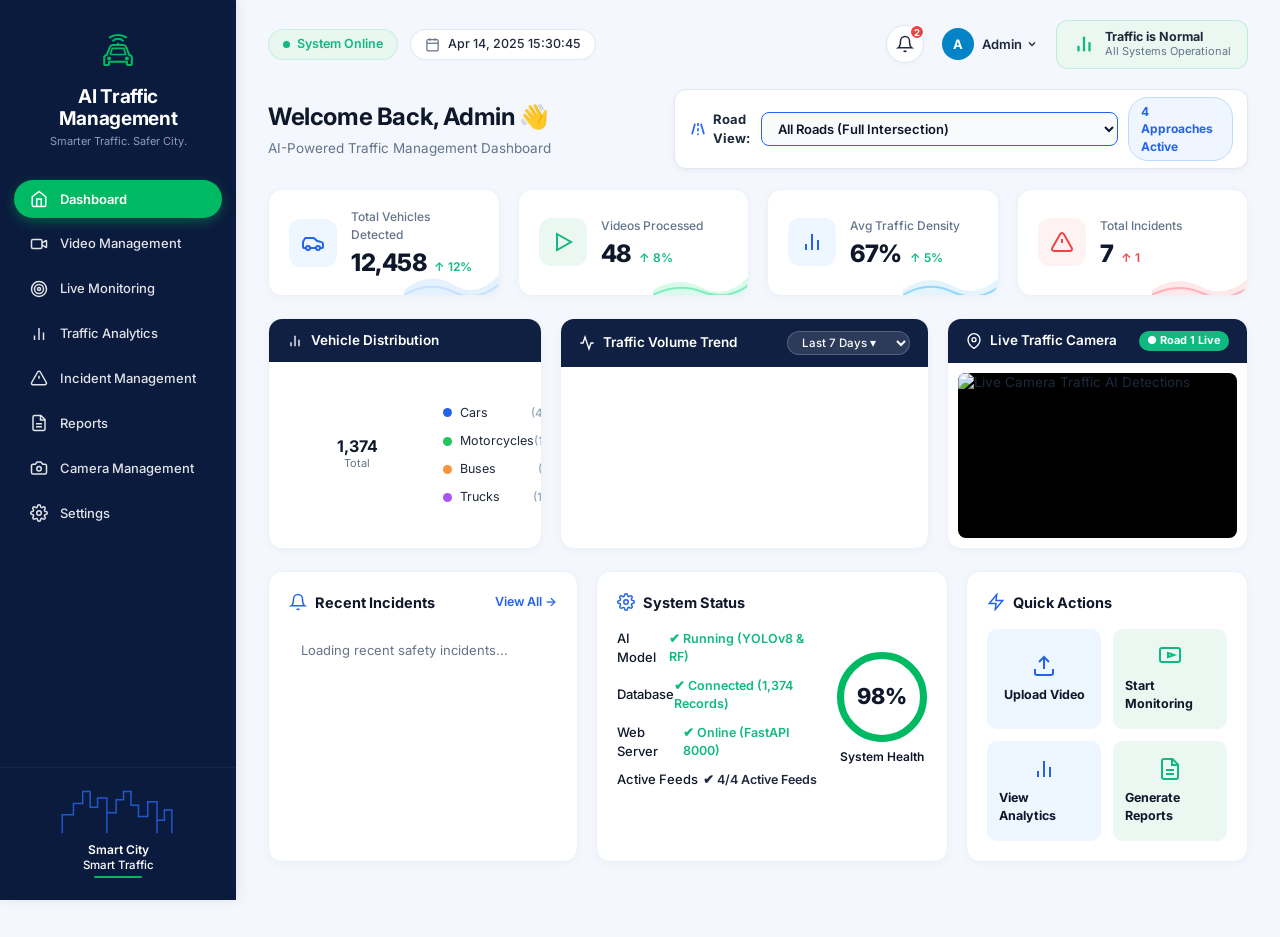
==== commit af89e0a6: "added" ====
--- a/frontend/index.html
+++ b/frontend/index.html
@@ -5,7 +5,7 @@
   <meta name="viewport" content="width=device-width, initial-scale=1.0">
   <title>AI Traffic Management Dashboard</title>
     <link rel="stylesheet" href="./css/style.css?v=2.2">
-  <link rel="stylesheet" href="/frontend/css/style.css?v=2.2">
+  <link rel="stylesheet" href="/css/style.css?v=2.2">
   <link rel="stylesheet" href="/css/style.css?v=2.2">
   <style>
     /* Inline fail-safe icon dimensions */
@@ -17,7 +17,7 @@
     .header-bell-btn svg { width: 18px !important; height: 18px !important; }
     .traffic-status-box svg { width: 22px !important; height: 22px !important; }
   </style>
-  <script src="/frontend/assets/chart.umd.min.js"></script>
+  <script src="/assets/chart.umd.min.js"></script>
 </head>
 <body>
   <div class="app-layout">
@@ -48,42 +48,42 @@
       <!-- Navigation Items (Exact 8 items in Screenshot Order) -->
       <nav class="sidebar-nav">
         <!-- 1. Dashboard (Active Green Pill) -->
-        <a href="/frontend/index.html" class="nav-link active">
+        <a href="/index.html" class="nav-link active">
           <svg width="18" height="18" viewBox="0 0 24 24" fill="none" stroke="currentColor"><path d="m3 9 9-7 9 7v11a2 2 0 0 1-2 2H5a2 2 0 0 1-2-2z"/><polyline points="9 22 9 12 15 12 15 22"/></svg>
           Dashboard
         </a>
         <!-- 2. Video Management -->
-        <a href="/frontend/pages/video-management.html" class="nav-link">
+        <a href="/pages/video-management.html" class="nav-link">
           <svg width="18" height="18" viewBox="0 0 24 24" fill="none" stroke="currentColor"><path d="m16 13 5.223 3.482a.5.5 0 0 0 .777-.416V7.87a.5.5 0 0 0-.752-.432L16 10.5"/><rect x="2" y="6" width="14" height="12" rx="2"/></svg>
           Video Management
         </a>
         <!-- 3. Live Monitoring -->
-        <a href="/frontend/pages/live-monitoring.html" class="nav-link">
+        <a href="/pages/live-monitoring.html" class="nav-link">
           <svg width="18" height="18" viewBox="0 0 24 24" fill="none" stroke="currentColor"><circle cx="12" cy="12" r="10"/><circle cx="12" cy="12" r="6"/><circle cx="12" cy="12" r="2"/></svg>
           Live Monitoring
         </a>
         <!-- 4. Traffic Analytics -->
-        <a href="/frontend/pages/traffic-analytics.html" class="nav-link">
+        <a href="/pages/traffic-analytics.html" class="nav-link">
           <svg width="18" height="18" viewBox="0 0 24 24" fill="none" stroke="currentColor"><path d="M18 20V10"/><path d="M12 20V4"/><path d="M6 20v-6"/></svg>
           Traffic Analytics
         </a>
         <!-- 5. Incident Management -->
-        <a href="/frontend/pages/incident-management.html" class="nav-link">
+        <a href="/pages/incident-management.html" class="nav-link">
           <svg width="18" height="18" viewBox="0 0 24 24" fill="none" stroke="currentColor"><path d="m21.73 18-8-14a2 2 0 0 0-3.48 0l-8 14A2 2 0 0 0 4 21h16a2 2 0 0 0 1.73-3Z"/><line x1="12" x2="12" y1="9" y2="13"/><line x1="12" x2="12.01" y1="17" y2="17"/></svg>
           Incident Management
         </a>
         <!-- 6. Reports -->
-        <a href="/frontend/pages/reports.html" class="nav-link">
+        <a href="/pages/reports.html" class="nav-link">
           <svg width="18" height="18" viewBox="0 0 24 24" fill="none" stroke="currentColor"><path d="M14.5 2H6a2 2 0 0 0-2 2v16a2 2 0 0 0 2 2h12a2 2 0 0 0 2-2V7.5L14.5 2z"/><polyline points="14 2 14 8 20 8"/><line x1="16" x2="8" y1="13" y2="13"/><line x1="16" x2="8" y1="17" y2="17"/></svg>
           Reports
         </a>
         <!-- 7. Camera Management -->
-        <a href="/frontend/pages/camera-management.html" class="nav-link">
+        <a href="/pages/camera-management.html" class="nav-link">
           <svg width="18" height="18" viewBox="0 0 24 24" fill="none" stroke="currentColor"><path d="M14.5 4h-5L7 7H4a2 2 0 0 0-2 2v9a2 2 0 0 0 2 2h16a2 2 0 0 0 2-2V9a2 2 0 0 0-2-2h-3l-2.5-3z"/><circle cx="12" cy="13" r="3"/></svg>
           Camera Management
         </a>
         <!-- 8. Settings -->
-        <a href="/frontend/pages/settings.html" class="nav-link">
+        <a href="/pages/settings.html" class="nav-link">
           <svg width="18" height="18" viewBox="0 0 24 24" fill="none" stroke="currentColor"><circle cx="12" cy="12" r="3"/><path d="M19.4 15a1.65 1.65 0 0 0 .33 1.82l.06.06a2 2 0 0 1 0 2.83 2 2 0 0 1-2.83 0l-.06-.06a1.65 1.65 0 0 0-1.82-.33 1.65 1.65 0 0 0-1 1.51V21a2 2 0 0 1-2 2 2 2 0 0 1-2-2v-.09A1.65 1.65 0 0 0 9 19.4a1.65 1.65 0 0 0-1.82.33l-.06.06a2 2 0 0 1-2.83 0 2 2 0 0 1 0-2.83l.06-.06a1.65 1.65 0 0 0 .33-1.82 1.65 1.65 0 0 0-1.51-1H3a2 2 0 0 1-2-2 2 2 0 0 1 2-2h.09A1.65 1.65 0 0 0 4.6 9a1.65 1.65 0 0 0-.33-1.82l-.06-.06a2 2 0 0 1 0-2.83 2 2 0 0 1 2.83 0l.06.06a1.65 1.65 0 0 0 1.82.33H9a1.65 1.65 0 0 0 1-1.51V3a2 2 0 0 1 2-2 2 2 0 0 1 2 2v.09a1.65 1.65 0 0 0 1 1.51 1.65 1.65 0 0 0 1.82-.33l.06-.06a2 2 0 0 1 2.83 0 2 2 0 0 1 0 2.83l-.06.06a1.65 1.65 0 0 0-.33 1.82V9a1.65 1.65 0 0 0 1.51 1H21a2 2 0 0 1 2 2 2 2 0 0 1-2 2h-.09a1.65 1.65 0 0 0-1.51 1z"/></svg>
           Settings
         </a>
@@ -129,7 +129,7 @@
           </button>
 
           <!-- Admin Profile Pill -->
-          <div class="header-admin-pill" onclick="window.location.href='/frontend/pages/settings.html';">
+          <div class="header-admin-pill" onclick="window.location.href='/pages/settings.html';">
             <div class="admin-avatar-circle">A</div>
             <div class="admin-name-text">
               Admin
@@ -360,7 +360,7 @@
             <div class="navy-card-body" style="padding: 10px;">
               <div class="camera-preview-img-box">
                 <!-- Authentic Live Traffic View with YOLO Bounding Boxes from Master Ref -->
-                <img id="dashboard-live-cam" src="/api/cameras/1/stream" class="camera-preview-img" alt="Live Camera Traffic AI Detections" onerror="this.onerror=null; this.src='/frontend/assets/live_camera_feed.jpg';">
+                <img id="dashboard-live-cam" src="/api/cameras/1/stream" class="camera-preview-img" alt="Live Camera Traffic AI Detections" onerror="this.onerror=null; this.src='/assets/live_camera_feed.jpg';">
               </div>
             </div>
           </div>
@@ -375,7 +375,7 @@
                 <svg viewBox="0 0 24 24" fill="none" stroke="currentColor" stroke-width="2"><path d="M18 8A6 6 0 0 0 6 8c0 7-3 9-3 9h18s-3-2-3-9"/><path d="M13.73 21a2 2 0 0 1-3.46 0"/></svg>
                 Recent Incidents
               </div>
-              <a href="/frontend/pages/incident-management.html" style="font-size: 12.5px; font-weight: 600; color: #2563EB;">View All →</a>
+              <a href="/pages/incident-management.html" style="font-size: 12.5px; font-weight: 600; color: #2563EB;">View All →</a>
             </div>
             <div id="dashboard-incidents-list" class="incident-list">
               <!-- Dynamically populated from /api/dashboard/charts -->
@@ -430,22 +430,22 @@
             </div>
             <div class="quick-actions-2x2">
               <!-- Action 1: Upload Video -->
-              <a href="/frontend/pages/video-management.html" class="action-tile blue">
+              <a href="/pages/video-management.html" class="action-tile blue">
                 <svg viewBox="0 0 24 24" fill="none" stroke="currentColor" stroke-width="2"><path d="M21 15v4a2 2 0 0 1-2 2H5a2 2 0 0 1-2-2v-4"/><polyline points="17 8 12 3 7 8"/><line x1="12" x2="12" y1="3" y2="15"/></svg>
                 <span class="action-tile-text">Upload Video</span>
               </a>
               <!-- Action 2: Start Monitoring -->
-              <a href="/frontend/pages/live-monitoring.html" class="action-tile green">
+              <a href="/pages/live-monitoring.html" class="action-tile green">
                 <svg viewBox="0 0 24 24" fill="none" stroke="currentColor" stroke-width="2"><rect x="2" y="3" width="20" height="14" rx="2"/><polygon points="10 8 16 10 10 12 10 8"/></svg>
                 <span class="action-tile-text">Start Monitoring</span>
               </a>
               <!-- Action 3: View Analytics -->
-              <a href="/frontend/pages/traffic-analytics.html" class="action-tile blue">
+              <a href="/pages/traffic-analytics.html" class="action-tile blue">
                 <svg viewBox="0 0 24 24" fill="none" stroke="currentColor" stroke-width="2"><path d="M18 20V10"/><path d="M12 20V4"/><path d="M6 20v-6"/></svg>
                 <span class="action-tile-text">View Analytics</span>
               </a>
               <!-- Action 4: Generate Reports -->
-              <a href="/frontend/pages/reports.html" class="action-tile green">
+              <a href="/pages/reports.html" class="action-tile green">
                 <svg viewBox="0 0 24 24" fill="none" stroke="currentColor" stroke-width="2"><path d="M14.5 2H6a2 2 0 0 0-2 2v16a2 2 0 0 0 2 2h12a2 2 0 0 0 2-2V7.5L14.5 2z"/><polyline points="14 2 14 8 20 8"/><line x1="16" x2="8" y1="13" y2="13"/><line x1="16" x2="8" y1="17" y2="17"/></svg>
                 <span class="action-tile-text">Generate Reports</span>
               </a>
@@ -456,8 +456,8 @@
     </div>
   </div>
 
-  <script src="/frontend/js/api.js?v=7.4"></script>
-  <script src="/frontend/js/app.js?v=7.4"></script>
-  <script src="/frontend/js/dashboard.js?v=7.4"></script>
+  <script src="/js/api.js?v=7.4"></script>
+  <script src="/js/app.js?v=7.4"></script>
+  <script src="/js/dashboard.js?v=7.4"></script>
 </body>
 </html>
